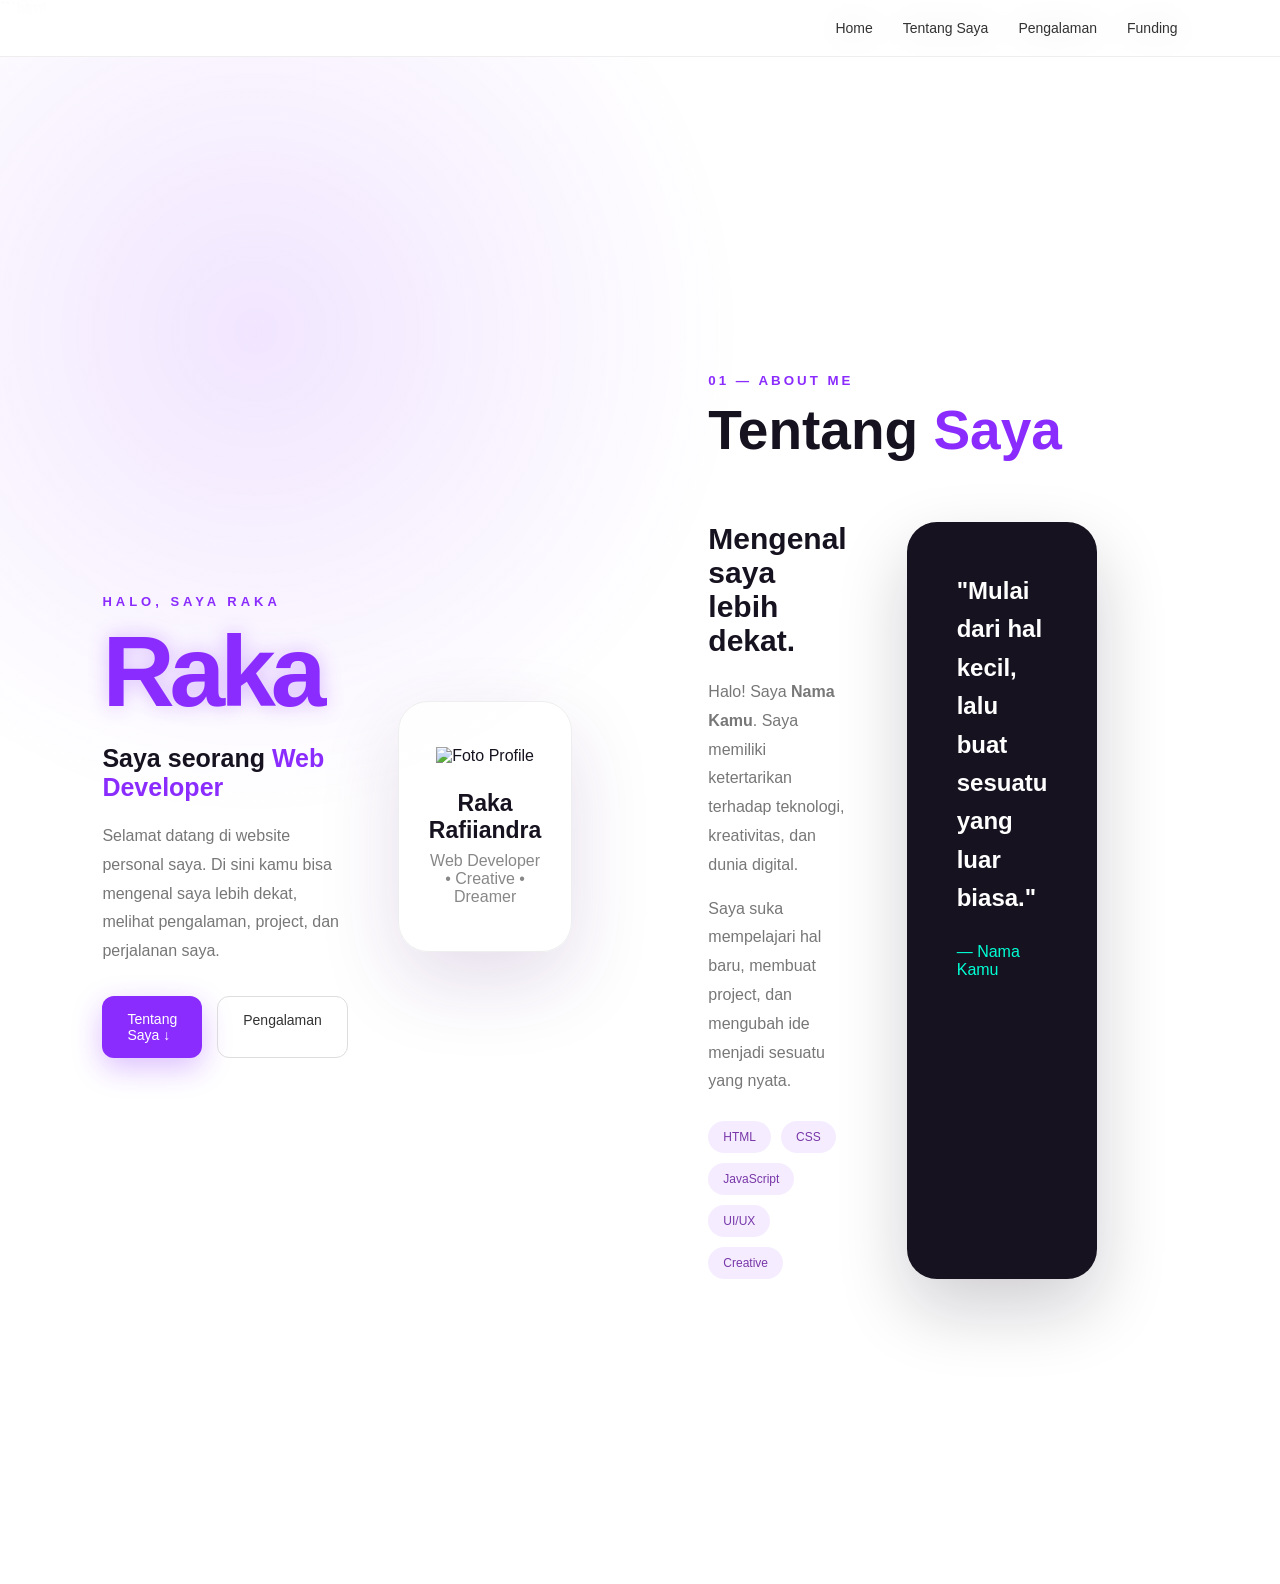
==== index.html @ d916c5e1 "Update index.html" ====
```html
<!DOCTYPE html>
<html lang="id">

<head>
    <meta charset="UTF-8">
    <meta name="viewport" content="width=device-width, initial-scale=1.0">

    <title>Portfolio Raka Rafiiandra</title>

   


<body>

    <!-- NAVBAR -->

    <nav>

        <div class="logo">
        
        </div>

        <div class="links">
            <a href="#home">Home</a>
            <a href="#about">Tentang Saya</a>
            <a href="#experience">Pengalaman</a>
            <a href="#funding">Funding</a>
        </div>

    </nav>


    <!-- HERO -->

    <section class="hero" id="home">

        <div class="hero-text">

            <p class="small">
                HALO, SAYA RAKA
            </p>

            <h1>
        
                <span>Raka</span>
            </h1>

            <h2>
                Saya seorang
                <span>Web Developer</span>
            </h2>

            <p class="description">
                Selamat datang di website personal saya.
                Di sini kamu bisa mengenal saya lebih dekat,
                melihat pengalaman, project, dan perjalanan saya.
            </p>

            <div class="buttons">

                <a href="#about" class="button primary">
                    Tentang Saya ↓
                </a>

                <a href="#experience" class="button secondary">
                    Pengalaman
                </a>

            </div>

        </div>


       <div class="profile">
    <div class="profile-photo">
        <img src="assets/foto.jpg" alt="Foto Profile">
    </div>

    <h3>Raka Rafiiandra</h3>

    <p>Web Developer • Creative • Dreamer</p>
</div>


    <!-- ABOUT -->

    <section id="about">

        <div class="section-title">

            <small>
                01 — ABOUT ME
            </small>

            <h2>
                Tentang
                <span>Saya</span>
            </h2>

        </div>


        <div class="about">

            <div class="about-text">

                <h3>
                    Mengenal saya lebih dekat.
                </h3>

                <p>
                    Halo! Saya <b>Nama Kamu</b>.
                    Saya memiliki ketertarikan terhadap
                    teknologi, kreativitas, dan dunia digital.
                </p>

                <p>
                    Saya suka mempelajari hal baru,
                    membuat project, dan mengubah ide
                    menjadi sesuatu yang nyata.
                </p>

                <div class="skills">

                    <span>HTML</span>
                    <span>CSS</span>
                    <span>JavaScript</span>
                    <span>UI/UX</span>
                    <span>Creative</span>

                </div>

            </div>


            <div class="quote">

                <p>
                    "Mulai dari hal kecil,
                    lalu buat sesuatu yang luar biasa."
                </p>

                <span>
                    — Nama Kamu
                </span>

            </div>

        </div>

    </section>


    <!-- EXPERIENCE -->

    <section id="experience">

        <div class="section-title">

            <small>
                02 — EXPERIENCE
            </small>

            <h2>
                Pengalaman
                <span>Saya</span>
            </h2>

        </div>


        <div class="experience">

            <div class="experience-card">

                <small>
                    2026 — SEKARANG
                </small>

                <h3>
                    Pengalaman Pertama
                </h3>

                <p>
                    Nama perusahaan atau organisasi.
                    Ceritakan posisi, tanggung jawab,
                    dan hal yang kamu pelajari.
                </p>

            </div>


            <div class="experience-card">

                <small>
                    2025 — 2026
                </small>

                <h3>
                    Pengalaman Kedua
                </h3>

                <p>
                    Tambahkan pengalaman lainnya
                    di bagian ini.
                </p>

            </div>


            <div class="experience-card">

                <small>
                    2024 — 2025
                </small>

                <h3>
                    Personal Project
                </h3>

                <p>
                    Ceritakan project pribadi
                    yang pernah kamu kerjakan.
                </p>

            </div>

        </div>

    </section>


    <!-- FUNDING -->

    <section id="funding">

        <div class="section-title">

            <small>
                03 — FUNDING
            </small>

            <h2>
                Funding &
                <span>Support</span>
            </h2>

        </div>


        <div class="funding">

            <div class="funding-card">

                <div class="icon">
                    ☕
                </div>

                <h3>
                    Support Me
                </h3>

                <p>
                    Dukung saya untuk terus membuat
                    project dan karya baru.
                </p>

                <a href="#">
                    Support →
                </a>

            </div>


            <div class="funding-card featured">

                <div class="icon">
                    ✦
                </div>

                <h3>
                    Project Funding
                </h3>

                <p>
                    Bantu saya mengembangkan
                    project digital berikutnya.
                </p>

                <a href="#">
                    Fund Project →
                </a>

            </div>


            <div class="funding-card">

                <div class="icon">
                    ♡
                </div>

                <h3>
                    Collaboration
                </h3>

                <p>
                    Ingin bekerja sama?
                    Mari buat sesuatu bersama.
                </p>

                <a href="#contact">
                    Let's Talk →
                </a>

            </div>

        </div>

    </section>


    <!-- CONTACT -->

    <section id="contact">

        <div class="contact">

            <div class="contact-box">

                <p>
                    LET'S CONNECT
                </p>

                <h2>
                    Mari membuat
                    <span>sesuatu.</span>
                </h2>

                <p>
                    Punya ide atau ingin berkolaborasi?
                    Hubungi saya melalui email.
                </p>

                <a
                    href="mailto:emailkamu@gmail.com"
                    class="button primary"
                >
                    Kirim Email →
                </a>

            </div>

        </div>

    </section>


    <!-- FOOTER -->

    <footer>

        <div>
        
        </div>

        <p>
            ©2026

    </footer>

</body>
</html>
```
```html
<!DOCTYPE html>
<html lang="id">

<head>
    <meta charset="UTF-8">
    <meta name="viewport" content="width=device-width, initial-scale=1.0">

    <title>Portfolio Raka Rafiiandra</title>

    <style>
        * {
            margin: 0;
            padding: 0;
            box-sizing: border-box;
        }

        html {
            scroll-behavior: smooth;
        }

        body {
            font-family: Arial, sans-serif;
            background: #ffffff;
            color: #17121f;
        }

        /* NAVBAR */

        nav {
            position: fixed;
            top: 0;
            left: 0;
            width: 100%;

            padding: 20px 8%;

            display: flex;
            justify-content: space-between;
            align-items: center;

            background: rgba(255, 255, 255, 0.8);
            backdrop-filter: blur(15px);

            border-bottom: 1px solid #eee;

            z-index: 100;
        }

        .logo {
            font-size: 22px;
            font-weight: bold;
        }

        .logo span {
            color: #8b2cff;
        }

        .links {
            display: flex;
            gap: 30px;
        }

        .links a {
            color: #333;
            text-decoration: none;
            font-size: 14px;
        }

        .links a:hover {
            color: #8b2cff;
        }

        /* HERO */

        .hero {
            min-height: 100vh;

            display: flex;
            align-items: center;
            justify-content: space-between;

            gap: 50px;

            padding: 130px 8% 80px;

            background:
                radial-gradient(
                    circle at 20% 20%,
                    rgba(139, 44, 255, 0.12),
                    transparent 30%
                ),
                white;
        }

        .hero-text {
            max-width: 650px;
        }

        .small {
            color: #8b2cff;
            font-size: 13px;
            letter-spacing: 4px;
            font-weight: bold;
        }

        h1 {
            margin-top: 15px;

            font-size: clamp(55px, 8vw, 100px);

            line-height: 0.95;

            letter-spacing: -5px;
        }

        h1 span {
            color: #8b2cff;

            text-shadow:
                0 0 20px rgba(139, 44, 255, 0.3);
        }

        .hero h2 {
            margin-top: 25px;

            font-size: 25px;
        }

        .hero h2 span {
            color: #8b2cff;
        }

        .description {
            margin-top: 20px;

            color: #777;

            line-height: 1.8;

            max-width: 550px;
        }

        .buttons {
            display: flex;

            gap: 15px;

            margin-top: 30px;
        }

        .button {
            padding: 15px 25px;

            border-radius: 12px;

            text-decoration: none;

            font-size: 14px;

            transition: 0.3s;
        }

        .primary {
            background: #8b2cff;
            color: white;

            box-shadow:
                0 10px 30px rgba(139, 44, 255, 0.3);
        }

        .primary:hover {
            transform: translateY(-5px);

            box-shadow:
                0 15px 40px rgba(139, 44, 255, 0.5);
        }

        .secondary {
            border: 1px solid #ddd;
            color: #333;
        }

        .secondary:hover {
            color: #8b2cff;
            border-color: #8b2cff;
        }

        /* PROFILE */

        .profile {
            width: 350px;

            padding: 45px 30px;

            text-align: center;

            border-radius: 30px;

            border: 1px solid #eee;

            background: rgba(255, 255, 255, 0.8);

            box-shadow:
                0 30px 80px rgba(80, 30, 120, 0.15);

            transition: 0.4s;
        }

        .profile:hover {
            transform: translateY(-10px);

            box-shadow:
                0 30px 80px rgba(139, 44, 255, 0.25);
        }

        .profile-circle {
            width: 150px;
            height: 150px;

            margin: auto;

            display: flex;
            align-items: center;
            justify-content: center;

            border-radius: 50%;

            background:
                linear-gradient(
                    135deg,
                    #7620ff,
                    #d64cff
                );

            color: white;

            font-size: 40px;

            font-weight: bold;

            box-shadow:
                0 0 50px rgba(139, 44, 255, 0.4);
        }

        .profile h3 {
            margin-top: 25px;

            font-size: 23px;
        }

        .profile p {
            margin-top: 8px;

            color: #888;
        }

        /* GENERAL SECTION */

        section {
            padding: 120px 8%;
        }

        .section-title {
            max-width: 1200px;
            margin: auto auto 60px;
        }

        .section-title small {
            color: #8b2cff;

            letter-spacing: 3px;

            font-weight: bold;
        }

        .section-title h2 {
            margin-top: 10px;

            font-size: 55px;
        }

        .section-title h2 span {
            color: #8b2cff;
        }

        /* ABOUT */

        .about {
            max-width: 1200px;

            margin: auto;

            display: grid;

            grid-template-columns: 1fr 1fr;

            gap: 60px;
        }

        .about-text h3 {
            font-size: 30px;

            margin-bottom: 20px;
        }

        .about-text p {
            color: #777;

            line-height: 1.8;

            margin-bottom: 15px;
        }

        .skills {
            display: flex;

            flex-wrap: wrap;

            gap: 10px;

            margin-top: 25px;
        }

        .skills span {
            padding: 9px 15px;

            border-radius: 30px;

            background: #f5edff;

            color: #7837a8;

            font-size: 12px;

            transition: 0.3s;
        }

        .skills span:hover {
            background: #8b2cff;

            color: white;

            transform: translateY(-4px);
        }

        .quote {
            padding: 50px;

            border-radius: 30px;

            background: #17121f;

            color: white;

            box-shadow:
                0 30px 70px rgba(20, 10, 30, 0.2);
        }

        .quote p {
            font-size: 24px;

            line-height: 1.6;

            font-weight: bold;
        }

        .quote span {
            display: block;

            margin-top: 25px;

            color: #00ffd5;
        }

        /* EXPERIENCE */

        .experience {
            max-width: 1000px;

            margin: auto;
        }

        .experience-card {
            padding: 30px;

            margin-bottom: 20px;

            border-radius: 20px;

            border: 1px solid #eee;

            background: white;

            transition: 0.3s;
        }

        .experience-card:hover {
            transform: translateX(10px);

            border-color: #b66cff;

            box-shadow:
                0 20px 50px rgba(139, 44, 255, 0.12);
        }

        .experience-card small {
            color: #8b2cff;

            font-weight: bold;
        }

        .experience-card h3 {
            margin-top: 10px;

            font-size: 23px;
        }

        .experience-card p {
            margin-top: 12px;

            color: #777;

            line-height: 1.7;
        }

        /* FUNDING */

        .funding {
            max-width: 1200px;

            margin: auto;

            display: grid;

            grid-template-columns: repeat(3, 1fr);

            gap: 20px;
        }

        .funding-card {
            padding: 35px;

            min-height: 280px;

            border-radius: 25px;

            border: 1px solid #eee;

            transition: 0.4s;
        }

        .funding-card:hover {
            transform: translateY(-10px);

            border-color: #b66cff;

            box-shadow:
                0 25px 60px rgba(139, 44, 255, 0.15);
        }

        .funding-card.featured {
            background: #17121f;

            color: white;
        }

        .funding-card .icon {
            font-size: 30px;

            color: #8b2cff;
        }

        .funding-card h3 {
            margin-top: 35px;
        }

        .funding-card p {
            margin-top: 15px;

            color: #777;

            line-height: 1.7;

            font-size: 13px;
        }

        .featured p {
            color: #aaa;
        }

        .funding-card a {
            display: inline-block;

            margin-top: 30px;

            color: #8b2cff;

            text-decoration: none;

            font-weight: bold;

            font-size: 13px;
        }

        /* CONTACT */

        .contact {
            max-width: 1200px;

            margin: auto;
        }

        .contact-box {
            padding: 90px 30px;

            text-align: center;

            border-radius: 35px;

            background: #17121f;

            color: white;
        }

        .contact-box h2 {
            margin: 20px 0;

            font-size: clamp(40px, 6vw, 70px);
        }

        .contact-box h2 span {
            color: #a94cff;
        }

        .contact-box p {
            color: #aaa;

            max-width: 500px;

            margin: auto;

            line-height: 1.7;
        }

        .contact-box .button {
            display: inline-block;

            margin-top: 30px;
        }

        /* FOOTER */

        footer {
            padding: 30px 8%;

            border-top: 1px solid #eee;

            display: flex;

            justify-content: space-between;
        }

        footer span {
            color: #8b2cff;
        }

        /* MOBILE */

        @media (max-width: 800px) {

            .links {
                display: none;
            }

            .hero {
                flex-direction: column;

                text-align: center;
            }

            .description {
                margin-left: auto;
                margin-right: auto;
            }

            .buttons {
                justify-content: center;
            }

            .profile {
                width: 100%;

                max-width: 350px;
            }

            .about {
                grid-template-columns: 1fr;
            }

            .funding {
                grid-template-columns: 1fr;
            }

            .section-title h2 {
                font-size: 42px;
            }

            footer {
                flex-direction: column;

                text-align: center;

                gap: 15px;
            }
        }
    </style>
</head>


<body>

    <!-- NAVBAR -->

    <nav>

        <div class="logo">
        
        </div>

        <div class="links">
            <a href="#home">Home</a>
            <a href="#about">Tentang Saya</a>
            <a href="#experience">Pengalaman</a>
            <a href="#funding">Funding</a>
        </div>

    </nav>


    <!-- HERO -->

    <section class="hero" id="home">

        <div class="hero-text">

            <p class="small">
                HALO, SAYA RAKA
            </p>

            <h1>
        
                <span>Raka</span>
            </h1>

            <h2>
                Saya seorang
                <span>Web Developer</span>
            </h2>

            <p class="description">
                Selamat datang di website personal saya.
                Di sini kamu bisa mengenal saya lebih dekat,
                melihat pengalaman, project, dan perjalanan saya.
            </p>

            <div class="buttons">

                <a href="#about" class="button primary">
                    Tentang Saya ↓
                </a>

                <a href="#experience" class="button secondary">
                    Pengalaman
                </a>

            </div>

        </div>


       <div class="profile">
    <div class="profile-photo">
        <img src="assets/foto.jpg" alt="Foto Profile">
    </div>

    <h3>Raka Rafiiandra</h3>

    <p>Web Developer • Creative • Dreamer</p>
</div>

    <!-- ABOUT -->

    <section id="about">

        <div class="section-title">

            <small>
                01 — ABOUT ME
            </small>

            <h2>
                Tentang
                <span>Saya</span>
            </h2>

        </div>


        <div class="about">

            <div class="about-text">

                <h3>
                    Mengenal saya lebih dekat.
                </h3>

                <p>
                    Halo! Saya <b>Nama Kamu</b>.
                    Saya memiliki ketertarikan terhadap
                    teknologi, kreativitas, dan dunia digital.
                </p>

                <p>
                    Saya suka mempelajari hal baru,
                    membuat project, dan mengubah ide
                    menjadi sesuatu yang nyata.
                </p>

                <div class="skills">

                    <span>HTML</span>
                    <span>CSS</span>
                    <span>JavaScript</span>
                    <span>UI/UX</span>
                    <span>Creative</span>

                </div>

            </div>


            <div class="quote">

                <p>
                    "Mulai dari hal kecil,
                    lalu buat sesuatu yang luar biasa."
                </p>

                <span>
                    — Nama Kamu
                </span>

            </div>

        </div>

    </section>


    <!-- EXPERIENCE -->

    <section id="experience">

        <div class="section-title">

            <small>
                02 — EXPERIENCE
            </small>

            <h2>
                Pengalaman
                <span>Saya</span>
            </h2>

        </div>


        <div class="experience">

            <div class="experience-card">

                <small>
                    2026 — SEKARANG
                </small>

                <h3>
                    Pengalaman Pertama
                </h3>

                <p>
                    Nama perusahaan atau organisasi.
                    Ceritakan posisi, tanggung jawab,
                    dan hal yang kamu pelajari.
                </p>

            </div>


            <div class="experience-card">

                <small>
                    2025 — 2026
                </small>

                <h3>
                    Pengalaman Kedua
                </h3>

                <p>
                    Tambahkan pengalaman lainnya
                    di bagian ini.
                </p>

            </div>


            <div class="experience-card">

                <small>
                    2024 — 2025
                </small>

                <h3>
                    Personal Project
                </h3>

                <p>
                    Ceritakan project pribadi
                    yang pernah kamu kerjakan.
                </p>

            </div>

        </div>

    </section>


    <!-- FUNDING -->

    <section id="funding">

        <div class="section-title">

            <small>
                03 — FUNDING
            </small>

            <h2>
                Funding &
                <span>Support</span>
            </h2>

        </div>


        <div class="funding">

            <div class="funding-card">

                <div class="icon">
                    ☕
                </div>

                <h3>
                    Support Me
                </h3>

                <p>
                    Dukung saya untuk terus membuat
                    project dan karya baru.
                </p>

                <a href="#">
                    Support →
                </a>

            </div>


            <div class="funding-card featured">

                <div class="icon">
                    ✦
                </div>

                <h3>
                    Project Funding
                </h3>

                <p>
                    Bantu saya mengembangkan
                    project digital berikutnya.
                </p>

                <a href="#">
                    Fund Project →
                </a>

            </div>


            <div class="funding-card">

                <div class="icon">
                    ♡
                </div>

                <h3>
                    Collaboration
                </h3>

                <p>
                    Ingin bekerja sama?
                    Mari buat sesuatu bersama.
                </p>

                <a href="#contact">
                    Let's Talk →
                </a>

            </div>

        </div>

    </section>


    <!-- CONTACT -->

    <section id="contact">

        <div class="contact">

            <div class="contact-box">

                <p>
                    LET'S CONNECT
                </p>

                <h2>
                    Mari membuat
                    <span>sesuatu.</span>
                </h2>

                <p>
                    Punya ide atau ingin berkolaborasi?
                    Hubungi saya melalui email.
                </p>

                <a
                    href="mailto:emailkamu@gmail.com"
                    class="button primary"
                >
                    Kirim Email →
                </a>

            </div>

        </div>

    </section>


    <!-- FOOTER -->

    <footer>

        <div>
        
        </div>

        <p>
            ©2026

    </footer>

</body>
</html>
```
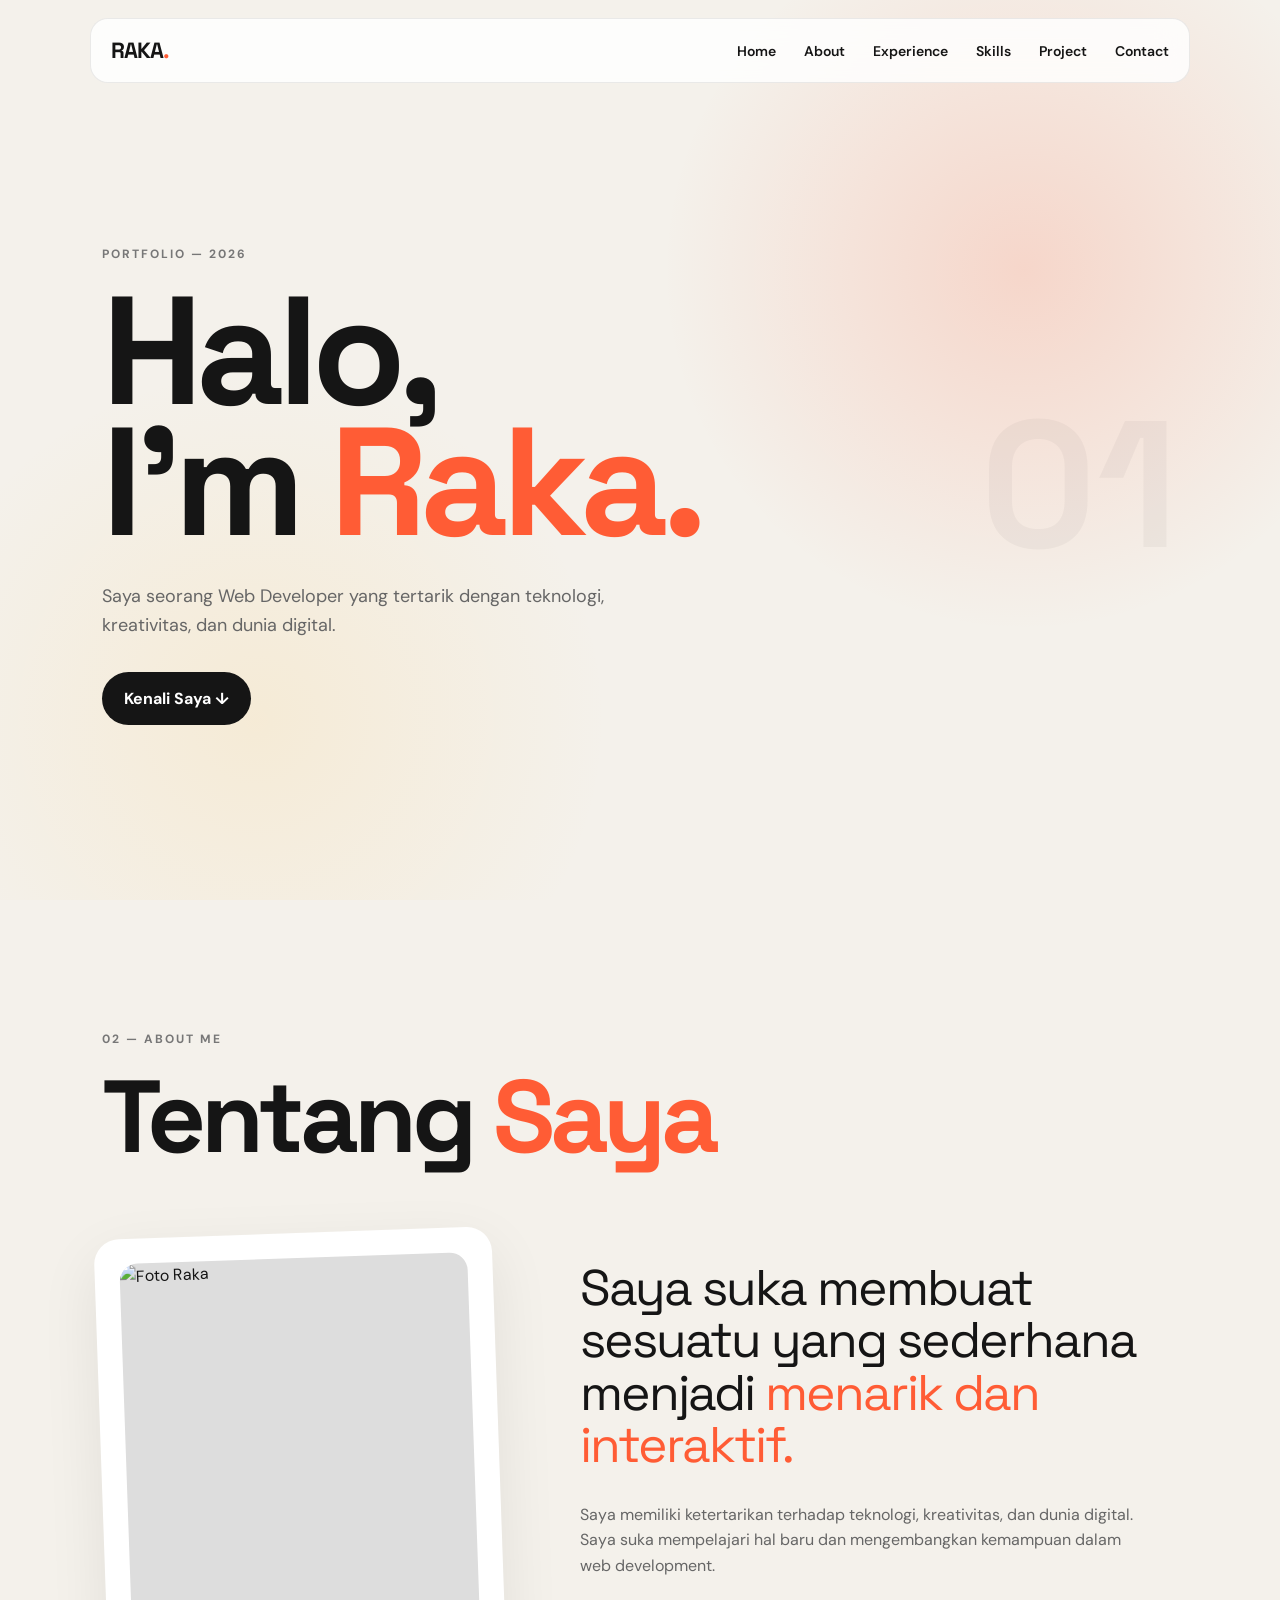
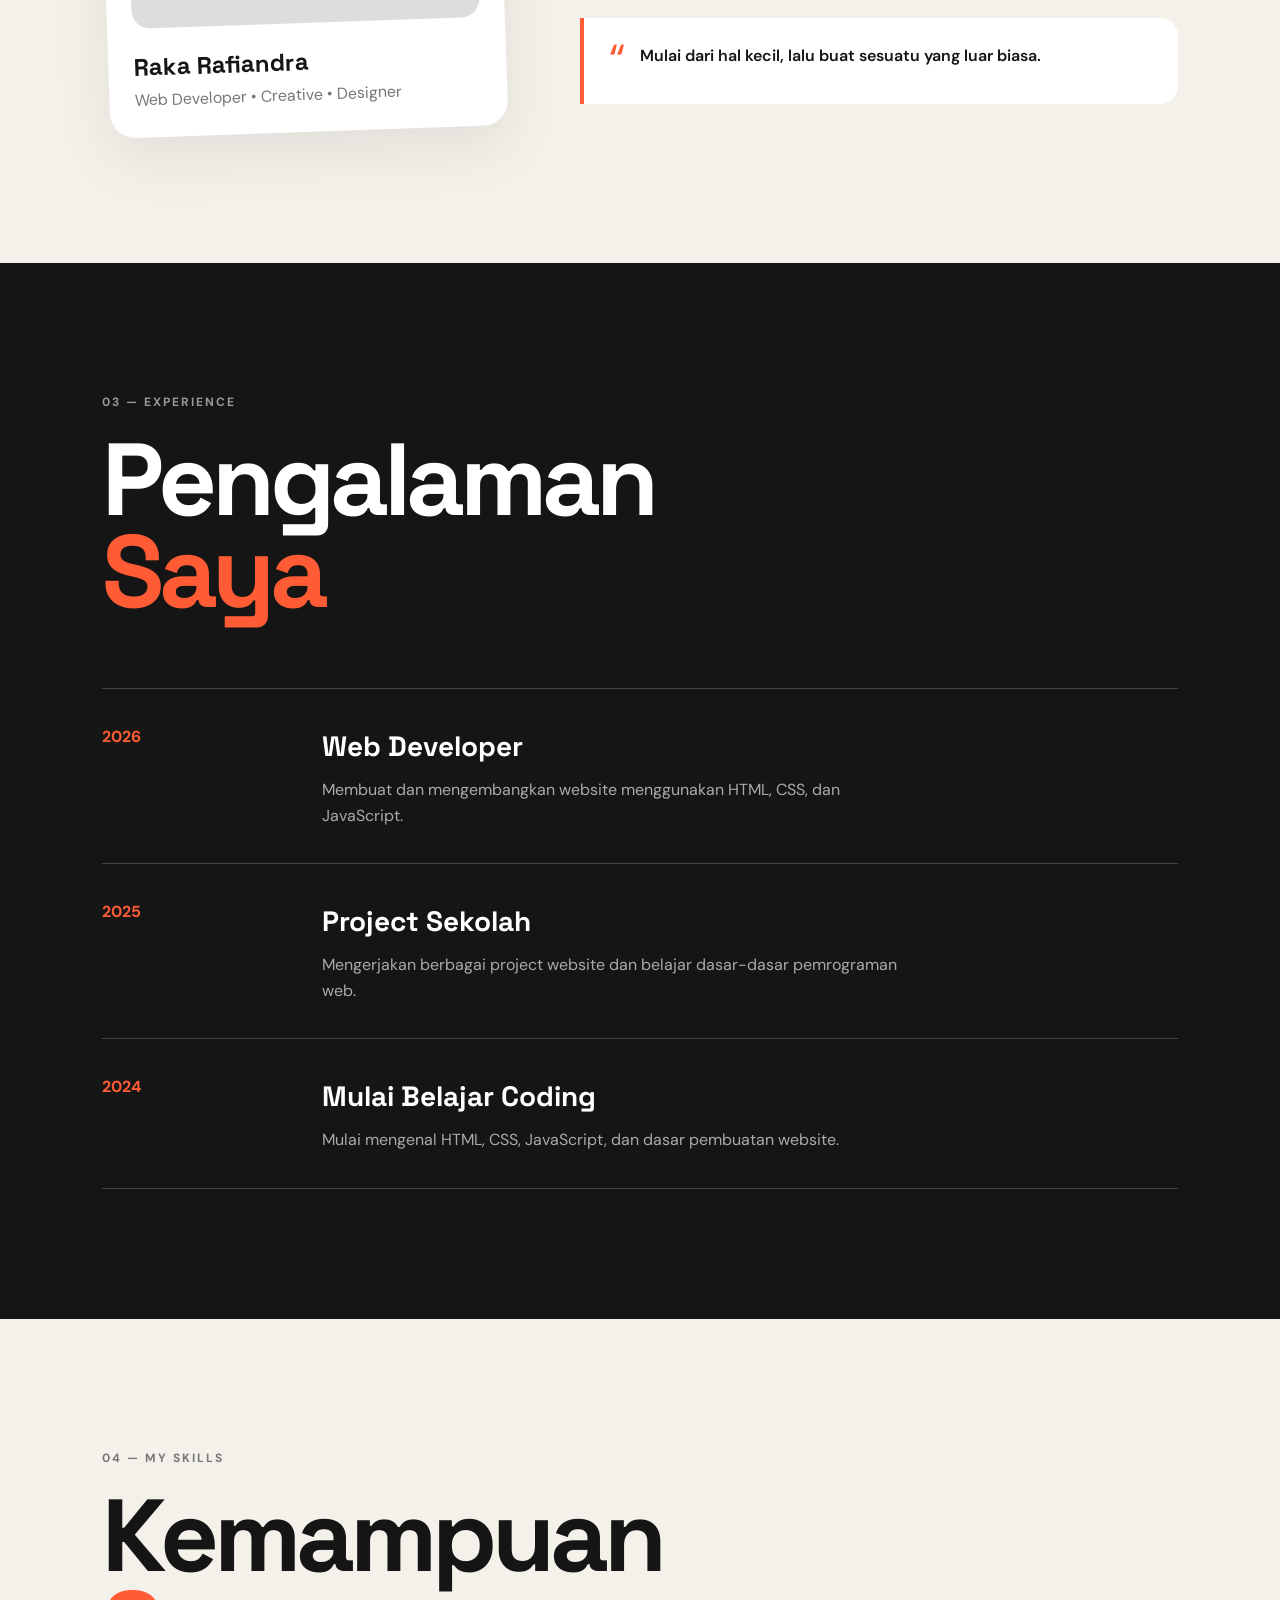
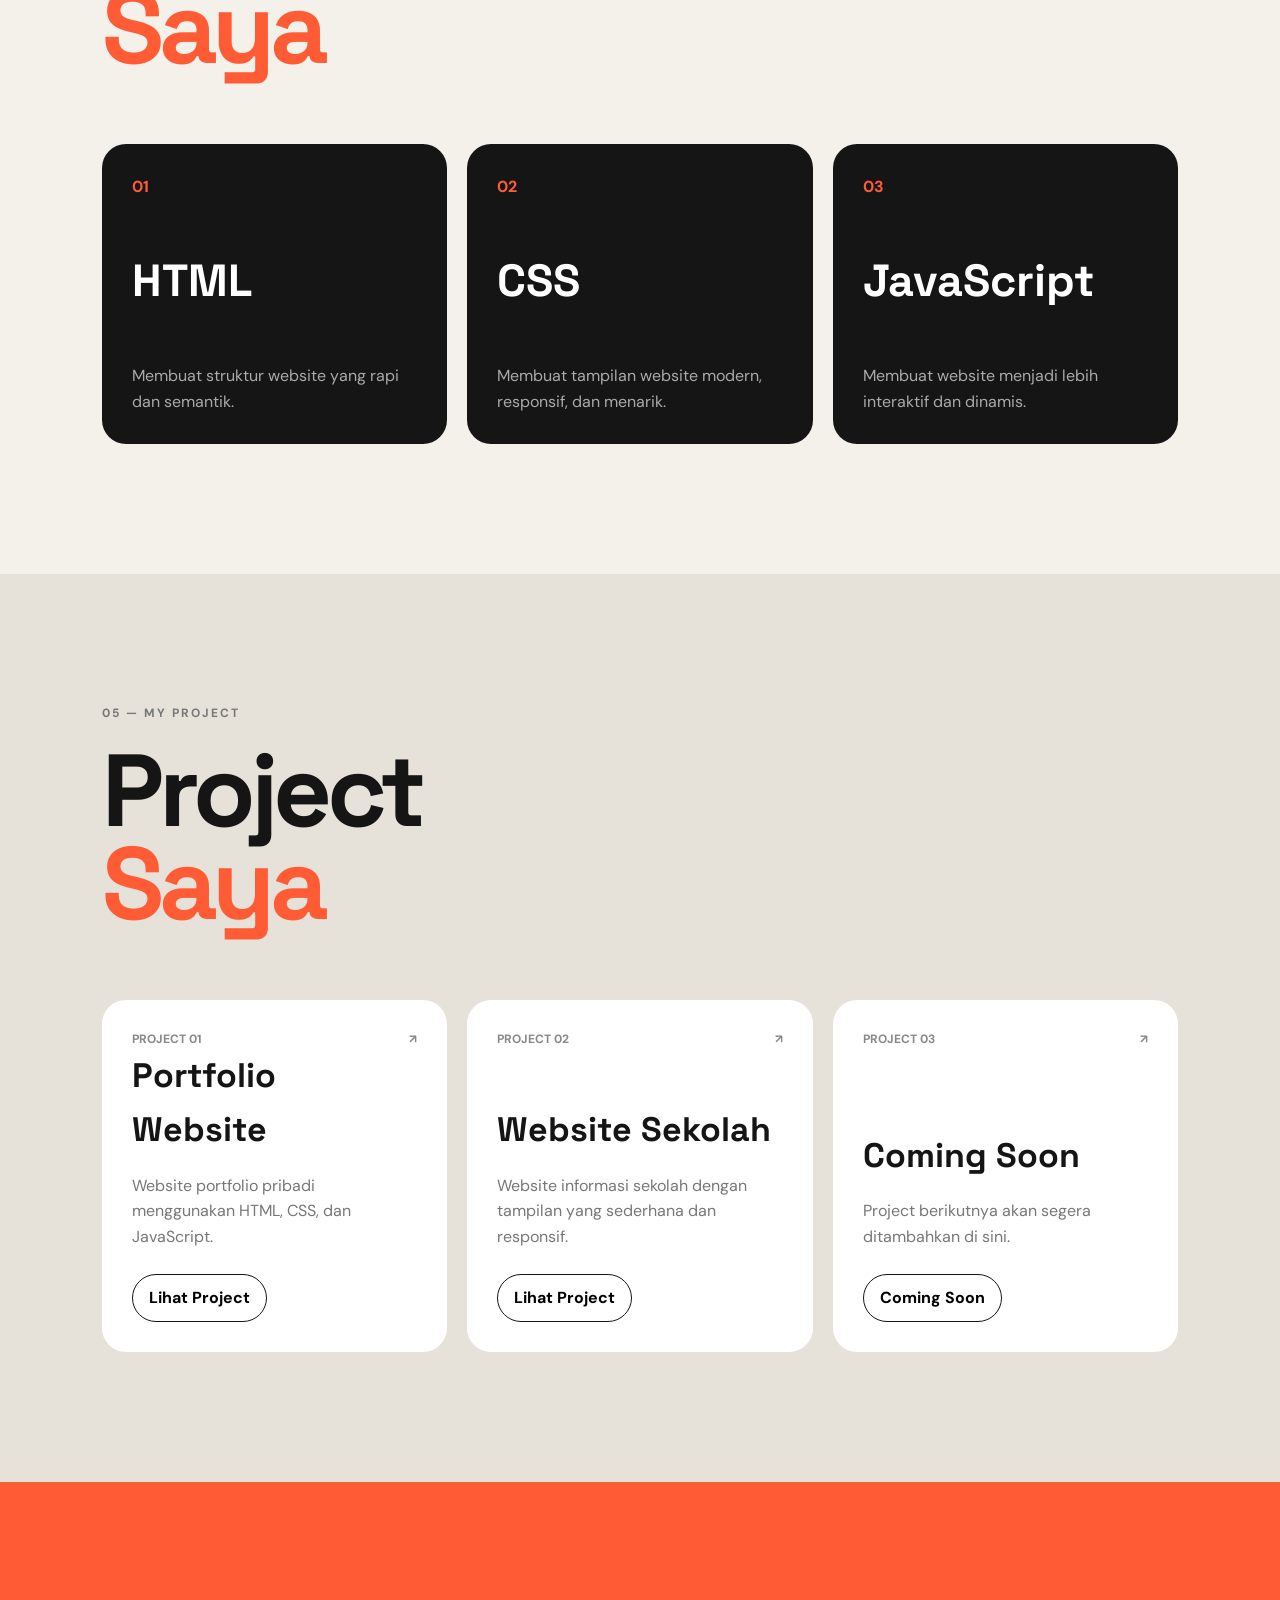
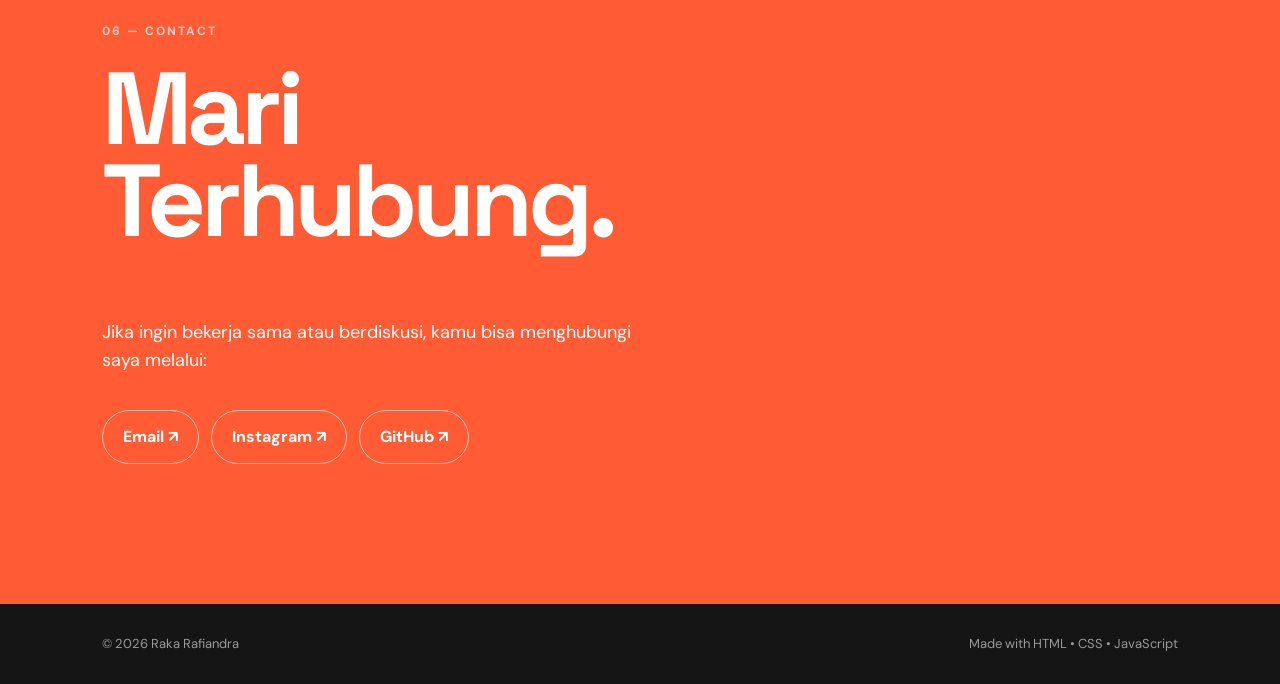
==== commit 47f548c5: "Add files via upload" ====
--- a/index.html
+++ b/index.html
@@ -1,1356 +1,210 @@
-```html
 <!DOCTYPE html>
 <html lang="id">
-
 <head>
-    <meta charset="UTF-8">
-    <meta name="viewport" content="width=device-width, initial-scale=1.0">
-
-    <title>Portfolio Raka Rafiiandra</title>
-
-   
-
+  <meta charset="UTF-8">
+  <meta name="viewport" content="width=device-width, initial-scale=1.0">
+  <title>Portfolio Raka</title>
+  <link rel="stylesheet" href="style.css">
+</head>
 
 <body>
 
-    <!-- NAVBAR -->
-
-    <nav>
-
-        <div class="logo">
-        
-        </div>
-
-        <div class="links">
-            <a href="#home">Home</a>
-            <a href="#about">Tentang Saya</a>
-            <a href="#experience">Pengalaman</a>
-            <a href="#funding">Funding</a>
-        </div>
-
-    </nav>
-
-
-    <!-- HERO -->
-
-    <section class="hero" id="home">
-
-        <div class="hero-text">
-
-            <p class="small">
-                HALO, SAYA RAKA
+  <nav class="navbar">
+    <div class="logo">RAKA<span>.</span></div>
+
+    <button class="menu-btn" id="menuBtn">☰</button>
+
+    <ul class="nav-menu" id="navMenu">
+      <li><a href="#home">Home</a></li>
+      <li><a href="#about">About</a></li>
+      <li><a href="#experience">Experience</a></li>
+      <li><a href="#skills">Skills</a></li>
+      <li><a href="#project">Project</a></li>
+      <li><a href="#contact">Contact</a></li>
+    </ul>
+  </nav>
+
+  <main>
+
+    <section id="home" class="hero">
+      <div class="hero-content">
+        <p class="eyebrow">PORTFOLIO — 2026</p>
+        <h1>Halo,<br>I'm <span>Raka.</span></h1>
+        <p class="hero-text">
+          Saya seorang Web Developer yang tertarik dengan teknologi,
+          kreativitas, dan dunia digital.
+        </p>
+        <a href="#about" class="button">Kenali Saya ↓</a>
+      </div>
+
+      <div class="hero-number">01</div>
+    </section>
+
+    <section id="about" class="section">
+      <div class="section-label">02 — ABOUT ME</div>
+
+      <div class="section-title">
+        <h2>Tentang <span>Saya</span></h2>
+      </div>
+
+      <div class="about-grid">
+        <div class="profile-card">
+          <div class="profile-image">
+            <img src="assets/foto.jpg" alt="Foto Raka">
+          </div>
+          <h3>Raka Rafiandra</h3>
+          <p>Web Developer • Creative • Designer</p>
+        </div>
+
+        <div class="about-content">
+          <p class="big-text">
+            Saya suka membuat sesuatu yang sederhana menjadi
+            <span>menarik dan interaktif.</span>
+          </p>
+
+          <p>
+            Saya memiliki ketertarikan terhadap teknologi, kreativitas,
+            dan dunia digital. Saya suka mempelajari hal baru dan
+            mengembangkan kemampuan dalam web development.
+          </p>
+
+          <div class="quote">
+            <span>“</span>
+            <p>Mulai dari hal kecil, lalu buat sesuatu yang luar biasa.</p>
+          </div>
+        </div>
+      </div>
+    </section>
+
+    <section id="experience" class="section dark-section">
+      <div class="section-label">03 — EXPERIENCE</div>
+      <h2>Pengalaman<br><span>Saya</span></h2>
+
+      <div class="timeline">
+
+        <div class="timeline-item">
+          <div class="timeline-year">2026</div>
+          <div class="timeline-content">
+            <h3>Web Developer</h3>
+            <p>
+              Membuat dan mengembangkan website menggunakan HTML,
+              CSS, dan JavaScript.
             </p>
-
-            <h1>
-        
-                <span>Raka</span>
-            </h1>
-
-            <h2>
-                Saya seorang
-                <span>Web Developer</span>
-            </h2>
-
-            <p class="description">
-                Selamat datang di website personal saya.
-                Di sini kamu bisa mengenal saya lebih dekat,
-                melihat pengalaman, project, dan perjalanan saya.
+          </div>
+        </div>
+
+        <div class="timeline-item">
+          <div class="timeline-year">2025</div>
+          <div class="timeline-content">
+            <h3>Project Sekolah</h3>
+            <p>
+              Mengerjakan berbagai project website dan belajar
+              dasar-dasar pemrograman web.
             </p>
-
-            <div class="buttons">
-
-                <a href="#about" class="button primary">
-                    Tentang Saya ↓
-                </a>
-
-                <a href="#experience" class="button secondary">
-                    Pengalaman
-                </a>
-
-            </div>
-
-        </div>
-
-
-       <div class="profile">
-    <div class="profile-photo">
-        <img src="assets/foto.jpg" alt="Foto Profile">
-    </div>
-
-    <h3>Raka Rafiiandra</h3>
-
-    <p>Web Developer • Creative • Dreamer</p>
-</div>
-
-
-    <!-- ABOUT -->
-
-    <section id="about">
-
-        <div class="section-title">
-
-            <small>
-                01 — ABOUT ME
-            </small>
-
-            <h2>
-                Tentang
-                <span>Saya</span>
-            </h2>
-
-        </div>
-
-
-        <div class="about">
-
-            <div class="about-text">
-
-                <h3>
-                    Mengenal saya lebih dekat.
-                </h3>
-
-                <p>
-                    Halo! Saya <b>Nama Kamu</b>.
-                    Saya memiliki ketertarikan terhadap
-                    teknologi, kreativitas, dan dunia digital.
-                </p>
-
-                <p>
-                    Saya suka mempelajari hal baru,
-                    membuat project, dan mengubah ide
-                    menjadi sesuatu yang nyata.
-                </p>
-
-                <div class="skills">
-
-                    <span>HTML</span>
-                    <span>CSS</span>
-                    <span>JavaScript</span>
-                    <span>UI/UX</span>
-                    <span>Creative</span>
-
-                </div>
-
-            </div>
-
-
-            <div class="quote">
-
-                <p>
-                    "Mulai dari hal kecil,
-                    lalu buat sesuatu yang luar biasa."
-                </p>
-
-                <span>
-                    — Nama Kamu
-                </span>
-
-            </div>
-
-        </div>
-
-    </section>
-
-
-    <!-- EXPERIENCE -->
-
-    <section id="experience">
-
-        <div class="section-title">
-
-            <small>
-                02 — EXPERIENCE
-            </small>
-
-            <h2>
-                Pengalaman
-                <span>Saya</span>
-            </h2>
-
-        </div>
-
-
-        <div class="experience">
-
-            <div class="experience-card">
-
-                <small>
-                    2026 — SEKARANG
-                </small>
-
-                <h3>
-                    Pengalaman Pertama
-                </h3>
-
-                <p>
-                    Nama perusahaan atau organisasi.
-                    Ceritakan posisi, tanggung jawab,
-                    dan hal yang kamu pelajari.
-                </p>
-
-            </div>
-
-
-            <div class="experience-card">
-
-                <small>
-                    2025 — 2026
-                </small>
-
-                <h3>
-                    Pengalaman Kedua
-                </h3>
-
-                <p>
-                    Tambahkan pengalaman lainnya
-                    di bagian ini.
-                </p>
-
-            </div>
-
-
-            <div class="experience-card">
-
-                <small>
-                    2024 — 2025
-                </small>
-
-                <h3>
-                    Personal Project
-                </h3>
-
-                <p>
-                    Ceritakan project pribadi
-                    yang pernah kamu kerjakan.
-                </p>
-
-            </div>
-
-        </div>
-
-    </section>
-
-
-    <!-- FUNDING -->
-
-    <section id="funding">
-
-        <div class="section-title">
-
-            <small>
-                03 — FUNDING
-            </small>
-
-            <h2>
-                Funding &
-                <span>Support</span>
-            </h2>
-
-        </div>
-
-
-        <div class="funding">
-
-            <div class="funding-card">
-
-                <div class="icon">
-                    ☕
-                </div>
-
-                <h3>
-                    Support Me
-                </h3>
-
-                <p>
-                    Dukung saya untuk terus membuat
-                    project dan karya baru.
-                </p>
-
-                <a href="#">
-                    Support →
-                </a>
-
-            </div>
-
-
-            <div class="funding-card featured">
-
-                <div class="icon">
-                    ✦
-                </div>
-
-                <h3>
-                    Project Funding
-                </h3>
-
-                <p>
-                    Bantu saya mengembangkan
-                    project digital berikutnya.
-                </p>
-
-                <a href="#">
-                    Fund Project →
-                </a>
-
-            </div>
-
-
-            <div class="funding-card">
-
-                <div class="icon">
-                    ♡
-                </div>
-
-                <h3>
-                    Collaboration
-                </h3>
-
-                <p>
-                    Ingin bekerja sama?
-                    Mari buat sesuatu bersama.
-                </p>
-
-                <a href="#contact">
-                    Let's Talk →
-                </a>
-
-            </div>
-
-        </div>
-
-    </section>
-
-
-    <!-- CONTACT -->
-
-    <section id="contact">
-
-        <div class="contact">
-
-            <div class="contact-box">
-
-                <p>
-                    LET'S CONNECT
-                </p>
-
-                <h2>
-                    Mari membuat
-                    <span>sesuatu.</span>
-                </h2>
-
-                <p>
-                    Punya ide atau ingin berkolaborasi?
-                    Hubungi saya melalui email.
-                </p>
-
-                <a
-                    href="mailto:emailkamu@gmail.com"
-                    class="button primary"
-                >
-                    Kirim Email →
-                </a>
-
-            </div>
-
-        </div>
-
-    </section>
-
-
-    <!-- FOOTER -->
-
-    <footer>
-
-        <div>
-        
-        </div>
-
-        <p>
-            ©2026
-
-    </footer>
-
+          </div>
+        </div>
+
+        <div class="timeline-item">
+          <div class="timeline-year">2024</div>
+          <div class="timeline-content">
+            <h3>Mulai Belajar Coding</h3>
+            <p>
+              Mulai mengenal HTML, CSS, JavaScript, dan dasar
+              pembuatan website.
+            </p>
+          </div>
+        </div>
+
+      </div>
+    </section>
+
+    <section id="skills" class="section">
+      <div class="section-label">04 — MY SKILLS</div>
+      <h2>Kemampuan<br><span>Saya</span></h2>
+
+      <div class="skills-grid">
+        <div class="skill-card">
+          <span class="skill-number">01</span>
+          <h3>HTML</h3>
+          <p>Membuat struktur website yang rapi dan semantik.</p>
+        </div>
+
+        <div class="skill-card">
+          <span class="skill-number">02</span>
+          <h3>CSS</h3>
+          <p>Membuat tampilan website modern, responsif, dan menarik.</p>
+        </div>
+
+        <div class="skill-card">
+          <span class="skill-number">03</span>
+          <h3>JavaScript</h3>
+          <p>Membuat website menjadi lebih interaktif dan dinamis.</p>
+        </div>
+      </div>
+    </section>
+
+    <section id="project" class="section projects-section">
+      <div class="section-label">05 — MY PROJECT</div>
+      <h2>Project<br><span>Saya</span></h2>
+
+      <div class="projects-grid">
+
+        <article class="project-card">
+          <div class="project-top">
+            <span>PROJECT 01</span>
+            <span>↗</span>
+          </div>
+          <h3>Portfolio Website</h3>
+          <p>Website portfolio pribadi menggunakan HTML, CSS, dan JavaScript.</p>
+          <button class="project-btn">Lihat Project</button>
+        </article>
+
+        <article class="project-card">
+          <div class="project-top">
+            <span>PROJECT 02</span>
+            <span>↗</span>
+          </div>
+          <h3>Website Sekolah</h3>
+          <p>Website informasi sekolah dengan tampilan yang sederhana dan responsif.</p>
+          <button class="project-btn">Lihat Project</button>
+        </article>
+
+        <article class="project-card">
+          <div class="project-top">
+            <span>PROJECT 03</span>
+            <span>↗</span>
+          </div>
+          <h3>Coming Soon</h3>
+          <p>Project berikutnya akan segera ditambahkan di sini.</p>
+          <button class="project-btn">Coming Soon</button>
+        </article>
+
+      </div>
+    </section>
+
+    <section id="contact" class="contact-section">
+      <div class="section-label">06 — CONTACT</div>
+      <h2>Mari<br><span>Terhubung.</span></h2>
+
+      <p>
+        Jika ingin bekerja sama atau berdiskusi,
+        kamu bisa menghubungi saya melalui:
+      </p>
+
+      <div class="contact-links">
+        <a href="mailto:emailkamu@gmail.com">Email ↗</a>
+        <a href="#">Instagram ↗</a>
+        <a href="#">GitHub ↗</a>
+      </div>
+    </section>
+
+  </main>
+
+  <footer>
+    <p>© 2026 Raka Rafiandra</p>
+    <p>Made with HTML • CSS • JavaScript</p>
+  </footer>
+
+  <script src="script.js"></script>
 </body>
 </html>
-```
-```html
-<!DOCTYPE html>
-<html lang="id">
-
-<head>
-    <meta charset="UTF-8">
-    <meta name="viewport" content="width=device-width, initial-scale=1.0">
-
-    <title>Portfolio Raka Rafiiandra</title>
-
-    <style>
-        * {
-            margin: 0;
-            padding: 0;
-            box-sizing: border-box;
-        }
-
-        html {
-            scroll-behavior: smooth;
-        }
-
-        body {
-            font-family: Arial, sans-serif;
-            background: #ffffff;
-            color: #17121f;
-        }
-
-        /* NAVBAR */
-
-        nav {
-            position: fixed;
-            top: 0;
-            left: 0;
-            width: 100%;
-
-            padding: 20px 8%;
-
-            display: flex;
-            justify-content: space-between;
-            align-items: center;
-
-            background: rgba(255, 255, 255, 0.8);
-            backdrop-filter: blur(15px);
-
-            border-bottom: 1px solid #eee;
-
-            z-index: 100;
-        }
-
-        .logo {
-            font-size: 22px;
-            font-weight: bold;
-        }
-
-        .logo span {
-            color: #8b2cff;
-        }
-
-        .links {
-            display: flex;
-            gap: 30px;
-        }
-
-        .links a {
-            color: #333;
-            text-decoration: none;
-            font-size: 14px;
-        }
-
-        .links a:hover {
-            color: #8b2cff;
-        }
-
-        /* HERO */
-
-        .hero {
-            min-height: 100vh;
-
-            display: flex;
-            align-items: center;
-            justify-content: space-between;
-
-            gap: 50px;
-
-            padding: 130px 8% 80px;
-
-            background:
-                radial-gradient(
-                    circle at 20% 20%,
-                    rgba(139, 44, 255, 0.12),
-                    transparent 30%
-                ),
-                white;
-        }
-
-        .hero-text {
-            max-width: 650px;
-        }
-
-        .small {
-            color: #8b2cff;
-            font-size: 13px;
-            letter-spacing: 4px;
-            font-weight: bold;
-        }
-
-        h1 {
-            margin-top: 15px;
-
-            font-size: clamp(55px, 8vw, 100px);
-
-            line-height: 0.95;
-
-            letter-spacing: -5px;
-        }
-
-        h1 span {
-            color: #8b2cff;
-
-            text-shadow:
-                0 0 20px rgba(139, 44, 255, 0.3);
-        }
-
-        .hero h2 {
-            margin-top: 25px;
-
-            font-size: 25px;
-        }
-
-        .hero h2 span {
-            color: #8b2cff;
-        }
-
-        .description {
-            margin-top: 20px;
-
-            color: #777;
-
-            line-height: 1.8;
-
-            max-width: 550px;
-        }
-
-        .buttons {
-            display: flex;
-
-            gap: 15px;
-
-            margin-top: 30px;
-        }
-
-        .button {
-            padding: 15px 25px;
-
-            border-radius: 12px;
-
-            text-decoration: none;
-
-            font-size: 14px;
-
-            transition: 0.3s;
-        }
-
-        .primary {
-            background: #8b2cff;
-            color: white;
-
-            box-shadow:
-                0 10px 30px rgba(139, 44, 255, 0.3);
-        }
-
-        .primary:hover {
-            transform: translateY(-5px);
-
-            box-shadow:
-                0 15px 40px rgba(139, 44, 255, 0.5);
-        }
-
-        .secondary {
-            border: 1px solid #ddd;
-            color: #333;
-        }
-
-        .secondary:hover {
-            color: #8b2cff;
-            border-color: #8b2cff;
-        }
-
-        /* PROFILE */
-
-        .profile {
-            width: 350px;
-
-            padding: 45px 30px;
-
-            text-align: center;
-
-            border-radius: 30px;
-
-            border: 1px solid #eee;
-
-            background: rgba(255, 255, 255, 0.8);
-
-            box-shadow:
-                0 30px 80px rgba(80, 30, 120, 0.15);
-
-            transition: 0.4s;
-        }
-
-        .profile:hover {
-            transform: translateY(-10px);
-
-            box-shadow:
-                0 30px 80px rgba(139, 44, 255, 0.25);
-        }
-
-        .profile-circle {
-            width: 150px;
-            height: 150px;
-
-            margin: auto;
-
-            display: flex;
-            align-items: center;
-            justify-content: center;
-
-            border-radius: 50%;
-
-            background:
-                linear-gradient(
-                    135deg,
-                    #7620ff,
-                    #d64cff
-                );
-
-            color: white;
-
-            font-size: 40px;
-
-            font-weight: bold;
-
-            box-shadow:
-                0 0 50px rgba(139, 44, 255, 0.4);
-        }
-
-        .profile h3 {
-            margin-top: 25px;
-
-            font-size: 23px;
-        }
-
-        .profile p {
-            margin-top: 8px;
-
-            color: #888;
-        }
-
-        /* GENERAL SECTION */
-
-        section {
-            padding: 120px 8%;
-        }
-
-        .section-title {
-            max-width: 1200px;
-            margin: auto auto 60px;
-        }
-
-        .section-title small {
-            color: #8b2cff;
-
-            letter-spacing: 3px;
-
-            font-weight: bold;
-        }
-
-        .section-title h2 {
-            margin-top: 10px;
-
-            font-size: 55px;
-        }
-
-        .section-title h2 span {
-            color: #8b2cff;
-        }
-
-        /* ABOUT */
-
-        .about {
-            max-width: 1200px;
-
-            margin: auto;
-
-            display: grid;
-
-            grid-template-columns: 1fr 1fr;
-
-            gap: 60px;
-        }
-
-        .about-text h3 {
-            font-size: 30px;
-
-            margin-bottom: 20px;
-        }
-
-        .about-text p {
-            color: #777;
-
-            line-height: 1.8;
-
-            margin-bottom: 15px;
-        }
-
-        .skills {
-            display: flex;
-
-            flex-wrap: wrap;
-
-            gap: 10px;
-
-            margin-top: 25px;
-        }
-
-        .skills span {
-            padding: 9px 15px;
-
-            border-radius: 30px;
-
-            background: #f5edff;
-
-            color: #7837a8;
-
-            font-size: 12px;
-
-            transition: 0.3s;
-        }
-
-        .skills span:hover {
-            background: #8b2cff;
-
-            color: white;
-
-            transform: translateY(-4px);
-        }
-
-        .quote {
-            padding: 50px;
-
-            border-radius: 30px;
-
-            background: #17121f;
-
-            color: white;
-
-            box-shadow:
-                0 30px 70px rgba(20, 10, 30, 0.2);
-        }
-
-        .quote p {
-            font-size: 24px;
-
-            line-height: 1.6;
-
-            font-weight: bold;
-        }
-
-        .quote span {
-            display: block;
-
-            margin-top: 25px;
-
-            color: #00ffd5;
-        }
-
-        /* EXPERIENCE */
-
-        .experience {
-            max-width: 1000px;
-
-            margin: auto;
-        }
-
-        .experience-card {
-            padding: 30px;
-
-            margin-bottom: 20px;
-
-            border-radius: 20px;
-
-            border: 1px solid #eee;
-
-            background: white;
-
-            transition: 0.3s;
-        }
-
-        .experience-card:hover {
-            transform: translateX(10px);
-
-            border-color: #b66cff;
-
-            box-shadow:
-                0 20px 50px rgba(139, 44, 255, 0.12);
-        }
-
-        .experience-card small {
-            color: #8b2cff;
-
-            font-weight: bold;
-        }
-
-        .experience-card h3 {
-            margin-top: 10px;
-
-            font-size: 23px;
-        }
-
-        .experience-card p {
-            margin-top: 12px;
-
-            color: #777;
-
-            line-height: 1.7;
-        }
-
-        /* FUNDING */
-
-        .funding {
-            max-width: 1200px;
-
-            margin: auto;
-
-            display: grid;
-
-            grid-template-columns: repeat(3, 1fr);
-
-            gap: 20px;
-        }
-
-        .funding-card {
-            padding: 35px;
-
-            min-height: 280px;
-
-            border-radius: 25px;
-
-            border: 1px solid #eee;
-
-            transition: 0.4s;
-        }
-
-        .funding-card:hover {
-            transform: translateY(-10px);
-
-            border-color: #b66cff;
-
-            box-shadow:
-                0 25px 60px rgba(139, 44, 255, 0.15);
-        }
-
-        .funding-card.featured {
-            background: #17121f;
-
-            color: white;
-        }
-
-        .funding-card .icon {
-            font-size: 30px;
-
-            color: #8b2cff;
-        }
-
-        .funding-card h3 {
-            margin-top: 35px;
-        }
-
-        .funding-card p {
-            margin-top: 15px;
-
-            color: #777;
-
-            line-height: 1.7;
-
-            font-size: 13px;
-        }
-
-        .featured p {
-            color: #aaa;
-        }
-
-        .funding-card a {
-            display: inline-block;
-
-            margin-top: 30px;
-
-            color: #8b2cff;
-
-            text-decoration: none;
-
-            font-weight: bold;
-
-            font-size: 13px;
-        }
-
-        /* CONTACT */
-
-        .contact {
-            max-width: 1200px;
-
-            margin: auto;
-        }
-
-        .contact-box {
-            padding: 90px 30px;
-
-            text-align: center;
-
-            border-radius: 35px;
-
-            background: #17121f;
-
-            color: white;
-        }
-
-        .contact-box h2 {
-            margin: 20px 0;
-
-            font-size: clamp(40px, 6vw, 70px);
-        }
-
-        .contact-box h2 span {
-            color: #a94cff;
-        }
-
-        .contact-box p {
-            color: #aaa;
-
-            max-width: 500px;
-
-            margin: auto;
-
-            line-height: 1.7;
-        }
-
-        .contact-box .button {
-            display: inline-block;
-
-            margin-top: 30px;
-        }
-
-        /* FOOTER */
-
-        footer {
-            padding: 30px 8%;
-
-            border-top: 1px solid #eee;
-
-            display: flex;
-
-            justify-content: space-between;
-        }
-
-        footer span {
-            color: #8b2cff;
-        }
-
-        /* MOBILE */
-
-        @media (max-width: 800px) {
-
-            .links {
-                display: none;
-            }
-
-            .hero {
-                flex-direction: column;
-
-                text-align: center;
-            }
-
-            .description {
-                margin-left: auto;
-                margin-right: auto;
-            }
-
-            .buttons {
-                justify-content: center;
-            }
-
-            .profile {
-                width: 100%;
-
-                max-width: 350px;
-            }
-
-            .about {
-                grid-template-columns: 1fr;
-            }
-
-            .funding {
-                grid-template-columns: 1fr;
-            }
-
-            .section-title h2 {
-                font-size: 42px;
-            }
-
-            footer {
-                flex-direction: column;
-
-                text-align: center;
-
-                gap: 15px;
-            }
-        }
-    </style>
-</head>
-
-
-<body>
-
-    <!-- NAVBAR -->
-
-    <nav>
-
-        <div class="logo">
-        
-        </div>
-
-        <div class="links">
-            <a href="#home">Home</a>
-            <a href="#about">Tentang Saya</a>
-            <a href="#experience">Pengalaman</a>
-            <a href="#funding">Funding</a>
-        </div>
-
-    </nav>
-
-
-    <!-- HERO -->
-
-    <section class="hero" id="home">
-
-        <div class="hero-text">
-
-            <p class="small">
-                HALO, SAYA RAKA
-            </p>
-
-            <h1>
-        
-                <span>Raka</span>
-            </h1>
-
-            <h2>
-                Saya seorang
-                <span>Web Developer</span>
-            </h2>
-
-            <p class="description">
-                Selamat datang di website personal saya.
-                Di sini kamu bisa mengenal saya lebih dekat,
-                melihat pengalaman, project, dan perjalanan saya.
-            </p>
-
-            <div class="buttons">
-
-                <a href="#about" class="button primary">
-                    Tentang Saya ↓
-                </a>
-
-                <a href="#experience" class="button secondary">
-                    Pengalaman
-                </a>
-
-            </div>
-
-        </div>
-
-
-       <div class="profile">
-    <div class="profile-photo">
-        <img src="assets/foto.jpg" alt="Foto Profile">
-    </div>
-
-    <h3>Raka Rafiiandra</h3>
-
-    <p>Web Developer • Creative • Dreamer</p>
-</div>
-
-    <!-- ABOUT -->
-
-    <section id="about">
-
-        <div class="section-title">
-
-            <small>
-                01 — ABOUT ME
-            </small>
-
-            <h2>
-                Tentang
-                <span>Saya</span>
-            </h2>
-
-        </div>
-
-
-        <div class="about">
-
-            <div class="about-text">
-
-                <h3>
-                    Mengenal saya lebih dekat.
-                </h3>
-
-                <p>
-                    Halo! Saya <b>Nama Kamu</b>.
-                    Saya memiliki ketertarikan terhadap
-                    teknologi, kreativitas, dan dunia digital.
-                </p>
-
-                <p>
-                    Saya suka mempelajari hal baru,
-                    membuat project, dan mengubah ide
-                    menjadi sesuatu yang nyata.
-                </p>
-
-                <div class="skills">
-
-                    <span>HTML</span>
-                    <span>CSS</span>
-                    <span>JavaScript</span>
-                    <span>UI/UX</span>
-                    <span>Creative</span>
-
-                </div>
-
-            </div>
-
-
-            <div class="quote">
-
-                <p>
-                    "Mulai dari hal kecil,
-                    lalu buat sesuatu yang luar biasa."
-                </p>
-
-                <span>
-                    — Nama Kamu
-                </span>
-
-            </div>
-
-        </div>
-
-    </section>
-
-
-    <!-- EXPERIENCE -->
-
-    <section id="experience">
-
-        <div class="section-title">
-
-            <small>
-                02 — EXPERIENCE
-            </small>
-
-            <h2>
-                Pengalaman
-                <span>Saya</span>
-            </h2>
-
-        </div>
-
-
-        <div class="experience">
-
-            <div class="experience-card">
-
-                <small>
-                    2026 — SEKARANG
-                </small>
-
-                <h3>
-                    Pengalaman Pertama
-                </h3>
-
-                <p>
-                    Nama perusahaan atau organisasi.
-                    Ceritakan posisi, tanggung jawab,
-                    dan hal yang kamu pelajari.
-                </p>
-
-            </div>
-
-
-            <div class="experience-card">
-
-                <small>
-                    2025 — 2026
-                </small>
-
-                <h3>
-                    Pengalaman Kedua
-                </h3>
-
-                <p>
-                    Tambahkan pengalaman lainnya
-                    di bagian ini.
-                </p>
-
-            </div>
-
-
-            <div class="experience-card">
-
-                <small>
-                    2024 — 2025
-                </small>
-
-                <h3>
-                    Personal Project
-                </h3>
-
-                <p>
-                    Ceritakan project pribadi
-                    yang pernah kamu kerjakan.
-                </p>
-
-            </div>
-
-        </div>
-
-    </section>
-
-
-    <!-- FUNDING -->
-
-    <section id="funding">
-
-        <div class="section-title">
-
-            <small>
-                03 — FUNDING
-            </small>
-
-            <h2>
-                Funding &
-                <span>Support</span>
-            </h2>
-
-        </div>
-
-
-        <div class="funding">
-
-            <div class="funding-card">
-
-                <div class="icon">
-                    ☕
-                </div>
-
-                <h3>
-                    Support Me
-                </h3>
-
-                <p>
-                    Dukung saya untuk terus membuat
-                    project dan karya baru.
-                </p>
-
-                <a href="#">
-                    Support →
-                </a>
-
-            </div>
-
-
-            <div class="funding-card featured">
-
-                <div class="icon">
-                    ✦
-                </div>
-
-                <h3>
-                    Project Funding
-                </h3>
-
-                <p>
-                    Bantu saya mengembangkan
-                    project digital berikutnya.
-                </p>
-
-                <a href="#">
-                    Fund Project →
-                </a>
-
-            </div>
-
-
-            <div class="funding-card">
-
-                <div class="icon">
-                    ♡
-                </div>
-
-                <h3>
-                    Collaboration
-                </h3>
-
-                <p>
-                    Ingin bekerja sama?
-                    Mari buat sesuatu bersama.
-                </p>
-
-                <a href="#contact">
-                    Let's Talk →
-                </a>
-
-            </div>
-
-        </div>
-
-    </section>
-
-
-    <!-- CONTACT -->
-
-    <section id="contact">
-
-        <div class="contact">
-
-            <div class="contact-box">
-
-                <p>
-                    LET'S CONNECT
-                </p>
-
-                <h2>
-                    Mari membuat
-                    <span>sesuatu.</span>
-                </h2>
-
-                <p>
-                    Punya ide atau ingin berkolaborasi?
-                    Hubungi saya melalui email.
-                </p>
-
-                <a
-                    href="mailto:emailkamu@gmail.com"
-                    class="button primary"
-                >
-                    Kirim Email →
-                </a>
-
-            </div>
-
-        </div>
-
-    </section>
-
-
-    <!-- FOOTER -->
-
-    <footer>
-
-        <div>
-        
-        </div>
-
-        <p>
-            ©2026
-
-    </footer>
-
-</body>
-</html>
-```
--- a/style.css
+++ b/style.css
@@ -0,0 +1,504 @@
+@import url('https://fonts.googleapis.com/css2?family=DM+Sans:wght@400;500;600;700&family=Space+Grotesk:wght@400;500;600;700&display=swap');
+
+* {
+  margin: 0;
+  padding: 0;
+  box-sizing: border-box;
+}
+
+html {
+  scroll-behavior: smooth;
+}
+
+body {
+  font-family: 'DM Sans', sans-serif;
+  background: #f4f1eb;
+  color: #151515;
+  line-height: 1.6;
+}
+
+a {
+  color: inherit;
+  text-decoration: none;
+}
+
+button {
+  font: inherit;
+}
+
+.navbar {
+  position: fixed;
+  top: 18px;
+  left: 50%;
+  transform: translateX(-50%);
+  width: min(1100px, calc(100% - 36px));
+  padding: 14px 20px;
+  display: flex;
+  align-items: center;
+  justify-content: space-between;
+  background: rgba(255, 255, 255, 0.82);
+  backdrop-filter: blur(15px);
+  border: 1px solid rgba(0, 0, 0, 0.08);
+  border-radius: 18px;
+  z-index: 1000;
+}
+
+.logo {
+  font-family: 'Space Grotesk', sans-serif;
+  font-size: 22px;
+  font-weight: 700;
+  letter-spacing: -1px;
+}
+
+.logo span,
+h1 span,
+h2 span,
+.big-text span {
+  color: #ff5c35;
+}
+
+.nav-menu {
+  display: flex;
+  gap: 28px;
+  list-style: none;
+}
+
+.nav-menu a {
+  font-size: 14px;
+  font-weight: 600;
+  transition: 0.25s ease;
+}
+
+.nav-menu a:hover {
+  color: #ff5c35;
+}
+
+.menu-btn {
+  display: none;
+  border: 0;
+  background: transparent;
+  font-size: 24px;
+  cursor: pointer;
+}
+
+.hero {
+  min-height: 100vh;
+  padding: 150px 8% 80px;
+  display: flex;
+  align-items: center;
+  justify-content: space-between;
+  position: relative;
+  overflow: hidden;
+  background:
+    radial-gradient(circle at 80% 30%, rgba(255, 92, 53, 0.18), transparent 30%),
+    radial-gradient(circle at 20% 80%, rgba(255, 197, 87, 0.14), transparent 28%),
+    #f4f1eb;
+}
+
+.hero-content {
+  max-width: 800px;
+}
+
+.eyebrow,
+.section-label {
+  font-size: 12px;
+  font-weight: 700;
+  letter-spacing: 2px;
+  color: #777;
+  margin-bottom: 22px;
+}
+
+.hero h1 {
+  font-family: 'Space Grotesk', sans-serif;
+  font-size: clamp(70px, 12vw, 155px);
+  line-height: 0.85;
+  letter-spacing: -7px;
+  margin-bottom: 35px;
+}
+
+.hero-text {
+  max-width: 520px;
+  font-size: 18px;
+  color: #666;
+  margin-bottom: 32px;
+}
+
+.button {
+  display: inline-block;
+  padding: 14px 22px;
+  background: #151515;
+  color: white;
+  border-radius: 100px;
+  font-weight: 700;
+  transition: 0.3s ease;
+}
+
+.button:hover {
+  transform: translateY(-4px);
+  background: #ff5c35;
+}
+
+.hero-number {
+  font-family: 'Space Grotesk', sans-serif;
+  font-size: 180px;
+  font-weight: 700;
+  color: rgba(0, 0, 0, 0.035);
+  user-select: none;
+}
+
+.section {
+  padding: 130px 8%;
+}
+
+.section h2,
+.contact-section h2 {
+  font-family: 'Space Grotesk', sans-serif;
+  font-size: clamp(55px, 8vw, 105px);
+  line-height: 0.9;
+  letter-spacing: -5px;
+  margin-bottom: 70px;
+}
+
+.about-grid {
+  display: grid;
+  grid-template-columns: 0.8fr 1.2fr;
+  gap: 80px;
+  align-items: center;
+}
+
+.profile-card {
+  padding: 25px;
+  background: white;
+  border-radius: 25px;
+  box-shadow: 0 20px 60px rgba(0, 0, 0, 0.08);
+  transform: rotate(-2deg);
+}
+
+.profile-image {
+  width: 100%;
+  aspect-ratio: 1 / 1.05;
+  overflow: hidden;
+  border-radius: 18px;
+  background: #ddd;
+}
+
+.profile-image img {
+  width: 100%;
+  height: 100%;
+  object-fit: cover;
+  display: block;
+}
+
+.profile-card h3 {
+  margin-top: 20px;
+  font-family: 'Space Grotesk', sans-serif;
+  font-size: 24px;
+}
+
+.profile-card p {
+  color: #777;
+}
+
+.about-content {
+  max-width: 650px;
+}
+
+.big-text {
+  font-family: 'Space Grotesk', sans-serif;
+  font-size: clamp(28px, 4vw, 50px);
+  line-height: 1.05;
+  margin-bottom: 30px;
+  letter-spacing: -2px;
+}
+
+.about-content > p:not(.big-text) {
+  color: #666;
+  max-width: 570px;
+}
+
+.quote {
+  margin-top: 40px;
+  padding: 25px;
+  border-left: 4px solid #ff5c35;
+  background: white;
+  border-radius: 0 18px 18px 0;
+  display: flex;
+  gap: 15px;
+  align-items: flex-start;
+}
+
+.quote span {
+  font-size: 45px;
+  line-height: 0.8;
+  color: #ff5c35;
+}
+
+.quote p {
+  font-weight: 600;
+}
+
+.dark-section {
+  background: #151515;
+  color: white;
+}
+
+.dark-section .section-label {
+  color: #999;
+}
+
+.timeline {
+  border-top: 1px solid rgba(255, 255, 255, 0.2);
+}
+
+.timeline-item {
+  display: grid;
+  grid-template-columns: 180px 1fr;
+  gap: 40px;
+  padding: 35px 0;
+  border-bottom: 1px solid rgba(255, 255, 255, 0.2);
+  transition: 0.3s ease;
+}
+
+.timeline-item:hover {
+  padding-left: 15px;
+}
+
+.timeline-year {
+  color: #ff5c35;
+  font-weight: 700;
+}
+
+.timeline-content h3 {
+  font-family: 'Space Grotesk', sans-serif;
+  font-size: 28px;
+  margin-bottom: 8px;
+}
+
+.timeline-content p {
+  color: #aaa;
+  max-width: 600px;
+}
+
+.skills-grid,
+.projects-grid {
+  display: grid;
+  grid-template-columns: repeat(3, 1fr);
+  gap: 20px;
+}
+
+.skill-card {
+  min-height: 300px;
+  padding: 30px;
+  background: #151515;
+  color: white;
+  border-radius: 24px;
+  display: flex;
+  flex-direction: column;
+  justify-content: space-between;
+  transition: 0.3s ease;
+}
+
+.skill-card:hover,
+.project-card:hover {
+  transform: translateY(-8px);
+}
+
+.skill-number {
+  color: #ff5c35;
+  font-weight: 700;
+}
+
+.skill-card h3 {
+  font-family: 'Space Grotesk', sans-serif;
+  font-size: 45px;
+}
+
+.skill-card p {
+  color: #aaa;
+}
+
+.projects-section {
+  background: #e7e2d9;
+}
+
+.project-card {
+  min-height: 340px;
+  padding: 30px;
+  background: white;
+  border-radius: 24px;
+  display: flex;
+  flex-direction: column;
+  transition: 0.3s ease;
+}
+
+.project-top {
+  display: flex;
+  justify-content: space-between;
+  font-size: 12px;
+  font-weight: 700;
+  color: #888;
+}
+
+.project-card h3 {
+  font-family: 'Space Grotesk', sans-serif;
+  font-size: 34px;
+  margin-top: auto;
+  margin-bottom: 15px;
+}
+
+.project-card p {
+  color: #777;
+  margin-bottom: 25px;
+}
+
+.project-btn {
+  align-self: flex-start;
+  border: 1px solid #151515;
+  background: transparent;
+  padding: 10px 16px;
+  border-radius: 100px;
+  cursor: pointer;
+  font-weight: 700;
+  transition: 0.25s ease;
+}
+
+.project-btn:hover {
+  background: #151515;
+  color: white;
+}
+
+.contact-section {
+  padding: 140px 8%;
+  background: #ff5c35;
+  color: white;
+}
+
+.contact-section .section-label {
+  color: rgba(255, 255, 255, 0.7);
+}
+
+.contact-section h2 span {
+  color: white;
+}
+
+.contact-section > p {
+  max-width: 550px;
+  font-size: 18px;
+  margin-bottom: 35px;
+}
+
+.contact-links {
+  display: flex;
+  flex-wrap: wrap;
+  gap: 12px;
+}
+
+.contact-links a {
+  padding: 13px 20px;
+  border: 1px solid rgba(255, 255, 255, 0.6);
+  border-radius: 100px;
+  font-weight: 700;
+  transition: 0.25s ease;
+}
+
+.contact-links a:hover {
+  background: white;
+  color: #ff5c35;
+}
+
+footer {
+  padding: 30px 8%;
+  background: #151515;
+  color: #999;
+  display: flex;
+  justify-content: space-between;
+  gap: 20px;
+  font-size: 13px;
+}
+
+@media (max-width: 850px) {
+  .navbar {
+    top: 12px;
+  }
+
+  .menu-btn {
+    display: block;
+  }
+
+  .nav-menu {
+    display: none;
+    position: absolute;
+    top: calc(100% + 8px);
+    left: 0;
+    width: 100%;
+    padding: 20px;
+    flex-direction: column;
+    gap: 18px;
+    background: white;
+    border: 1px solid rgba(0, 0, 0, 0.08);
+    border-radius: 16px;
+  }
+
+  .nav-menu.active {
+    display: flex;
+  }
+
+  .hero {
+    padding-top: 140px;
+  }
+
+  .hero-number {
+    display: none;
+  }
+
+  .about-grid {
+    grid-template-columns: 1fr;
+    gap: 55px;
+  }
+
+  .skills-grid,
+  .projects-grid {
+    grid-template-columns: 1fr;
+  }
+
+  .timeline-item {
+    grid-template-columns: 100px 1fr;
+    gap: 20px;
+  }
+}
+
+@media (max-width: 550px) {
+  .navbar {
+    width: calc(100% - 24px);
+  }
+
+  .section,
+  .contact-section {
+    padding: 90px 6%;
+  }
+
+  .hero {
+    padding: 130px 6% 70px;
+  }
+
+  .hero h1 {
+    font-size: 70px;
+    letter-spacing: -4px;
+  }
+
+  .section h2,
+  .contact-section h2 {
+    font-size: 60px;
+    letter-spacing: -3px;
+    margin-bottom: 45px;
+  }
+
+  .timeline-item {
+    grid-template-columns: 1fr;
+  }
+
+  footer {
+    padding: 25px 6%;
+    flex-direction: column;
+  }
+}
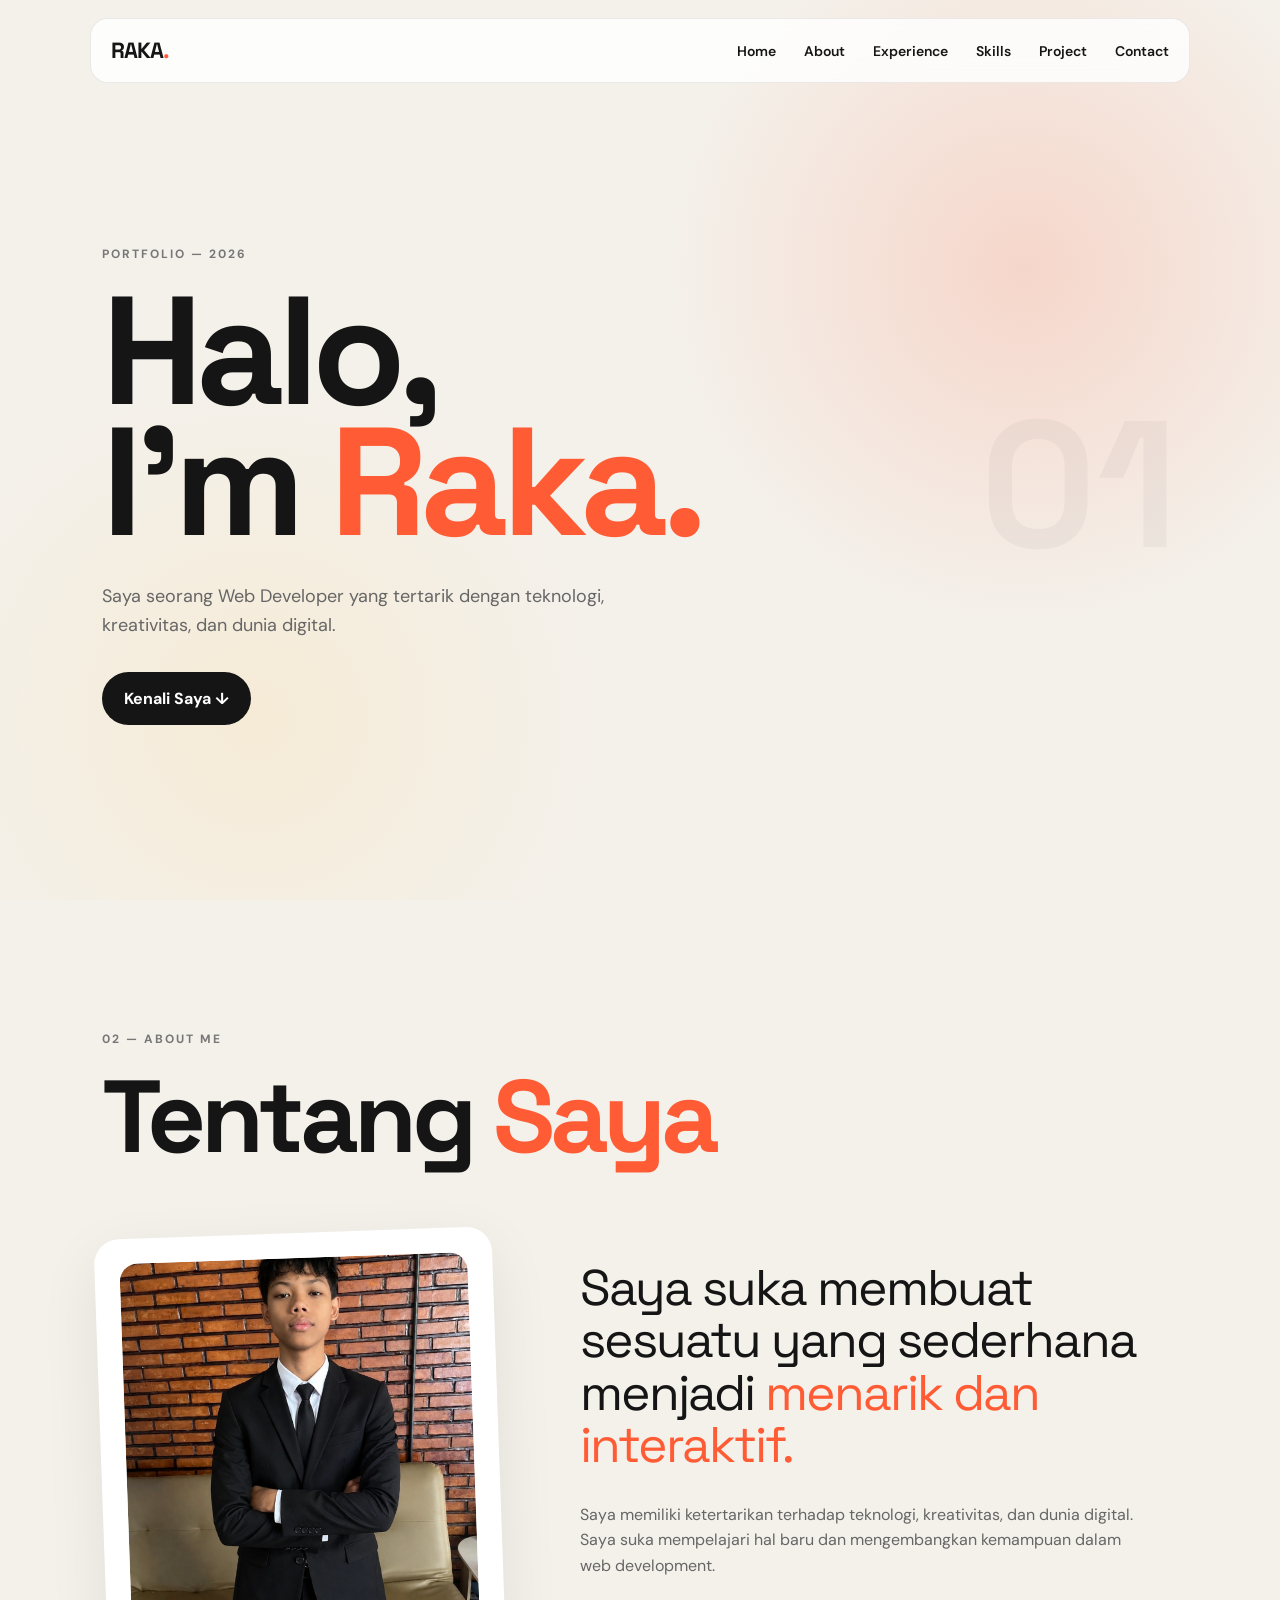
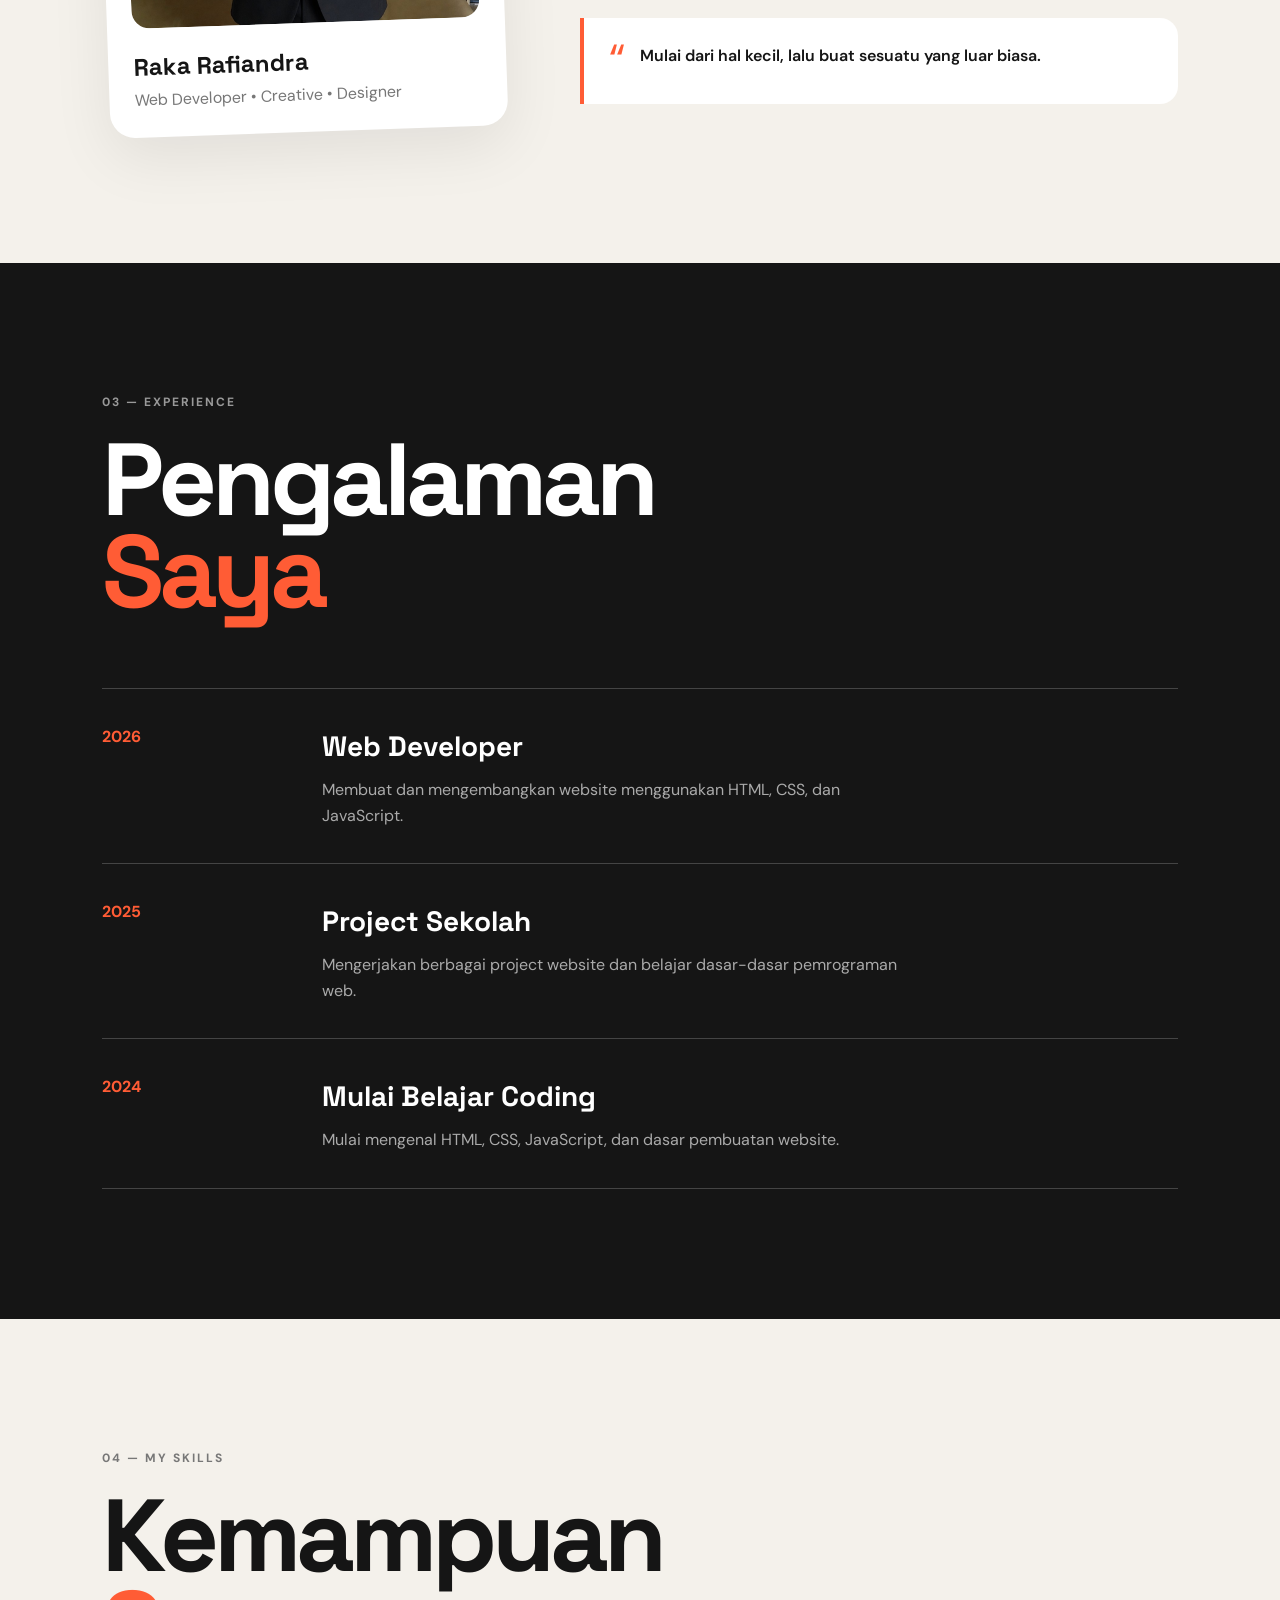
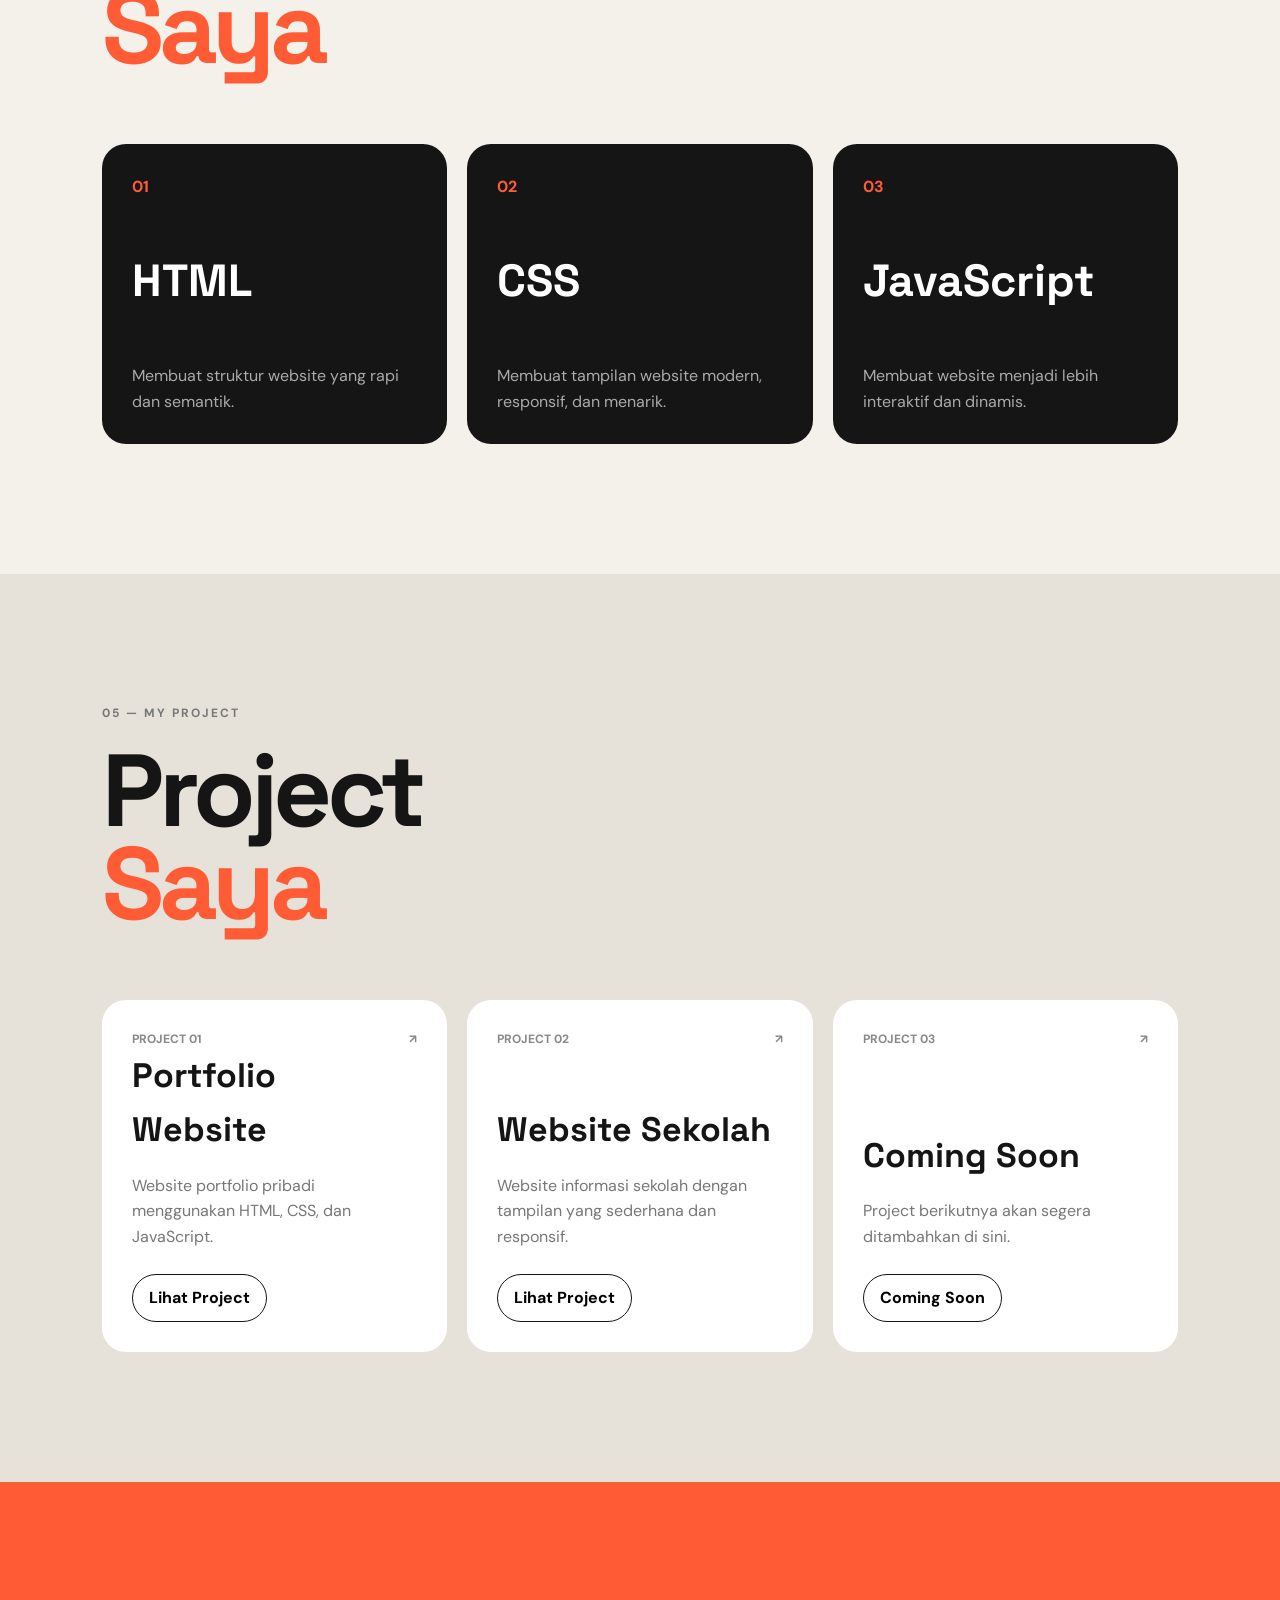
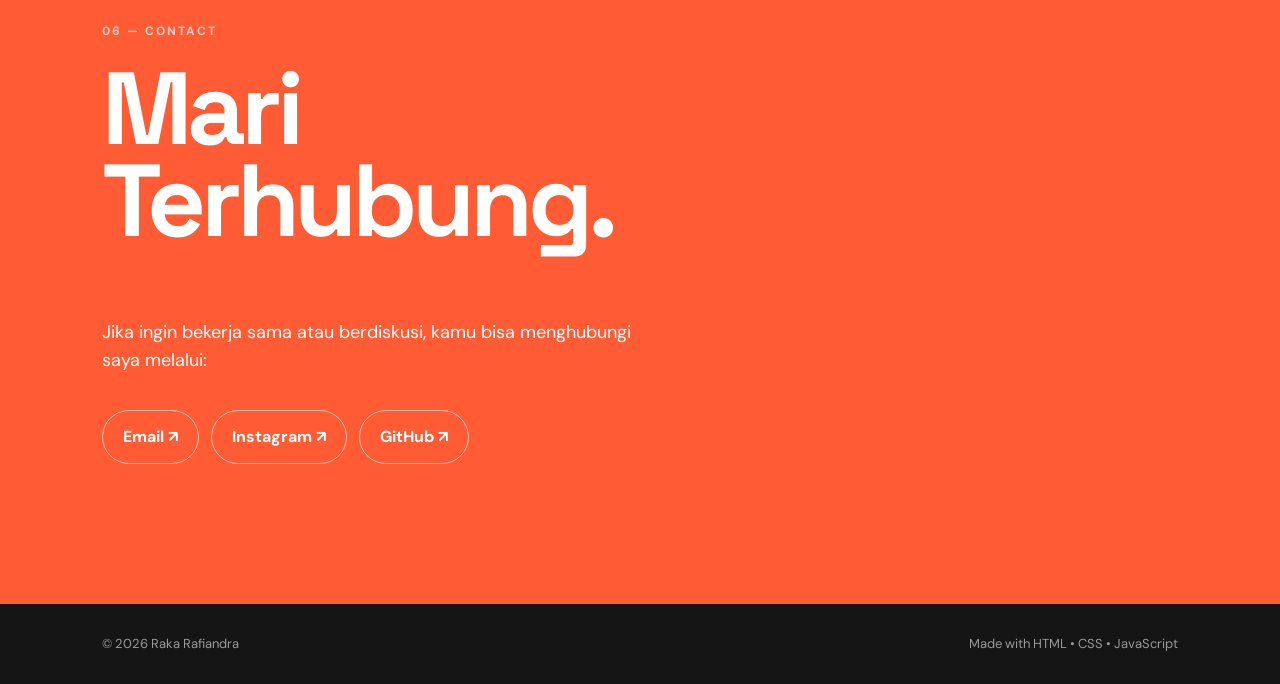
==== commit b2d059a2: "Update index.html" ====
--- a/index.html
+++ b/index.html
@@ -50,7 +50,7 @@
       <div class="about-grid">
         <div class="profile-card">
           <div class="profile-image">
-            <img src="assets/foto.jpg" alt="Foto Raka">
+            <img src="./foto.jpg" alt="Foto Raka">
           </div>
           <h3>Raka Rafiandra</h3>
           <p>Web Developer • Creative • Designer</p>
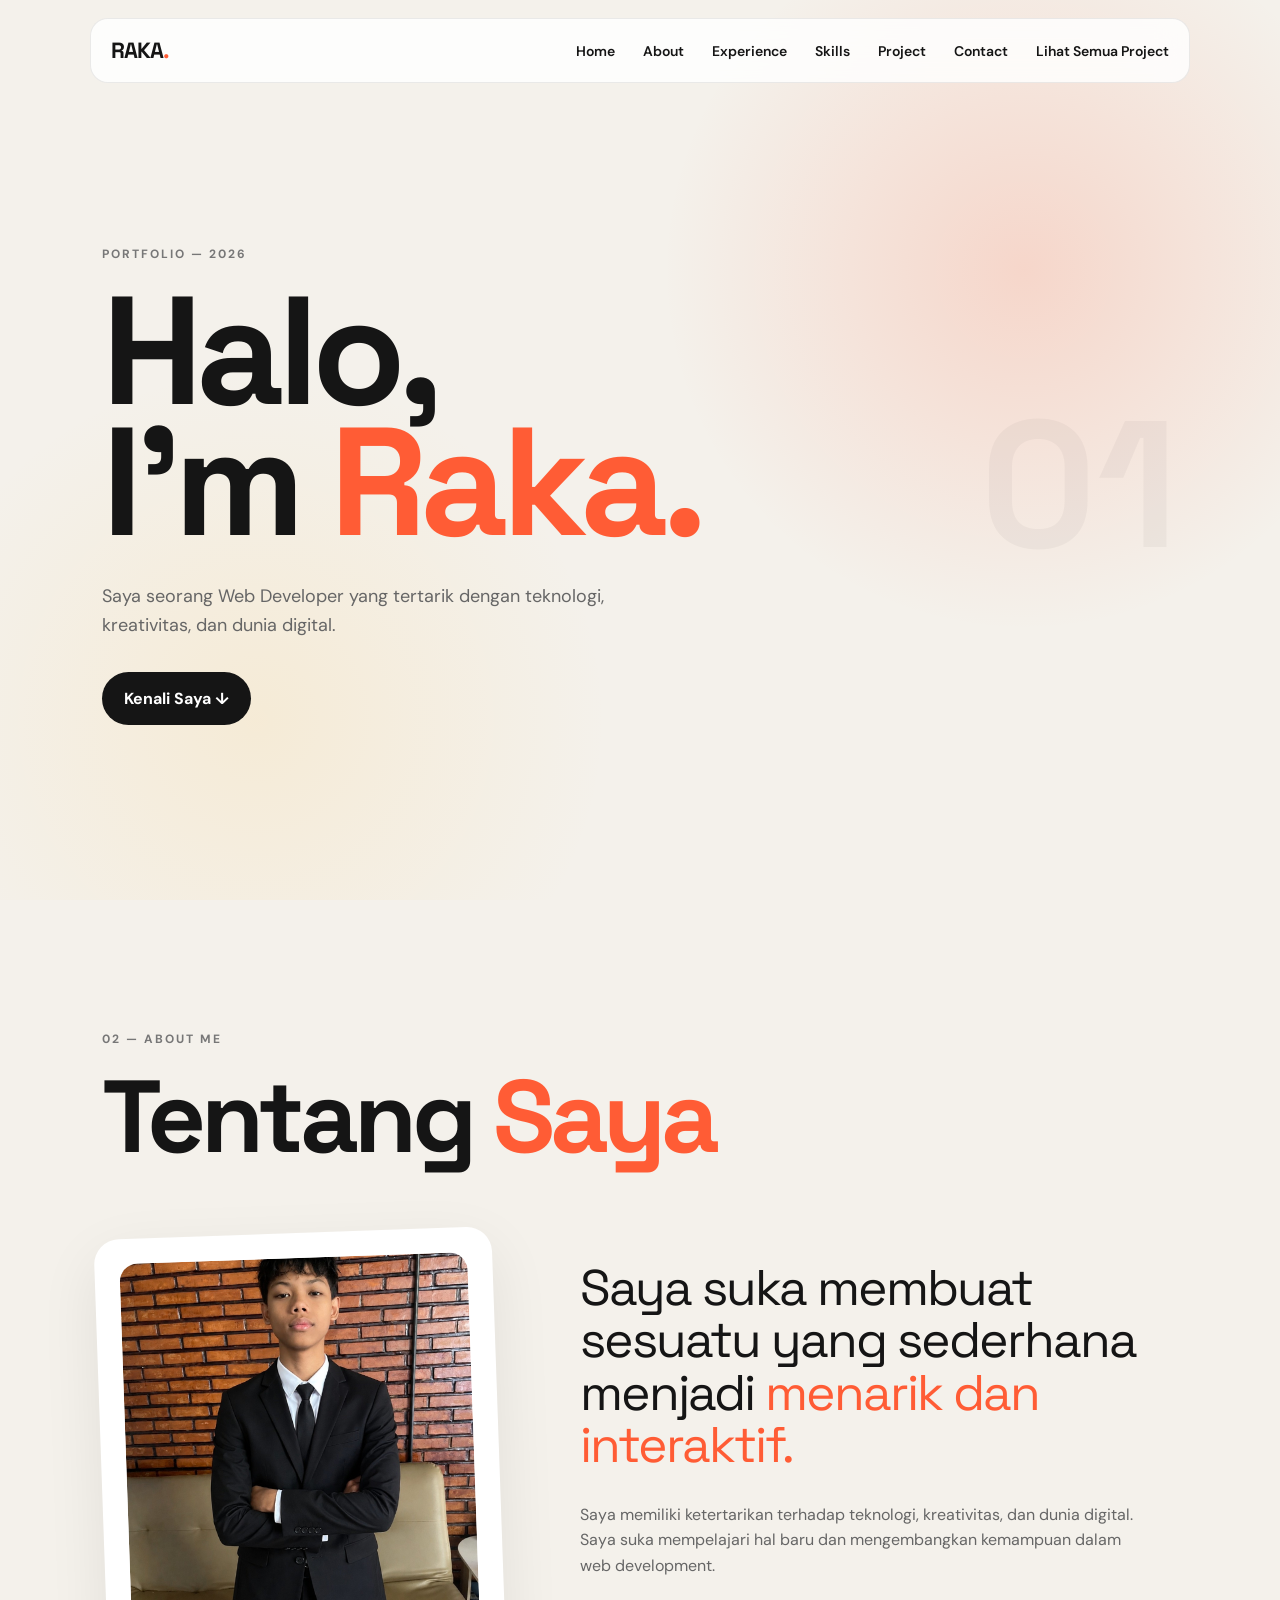
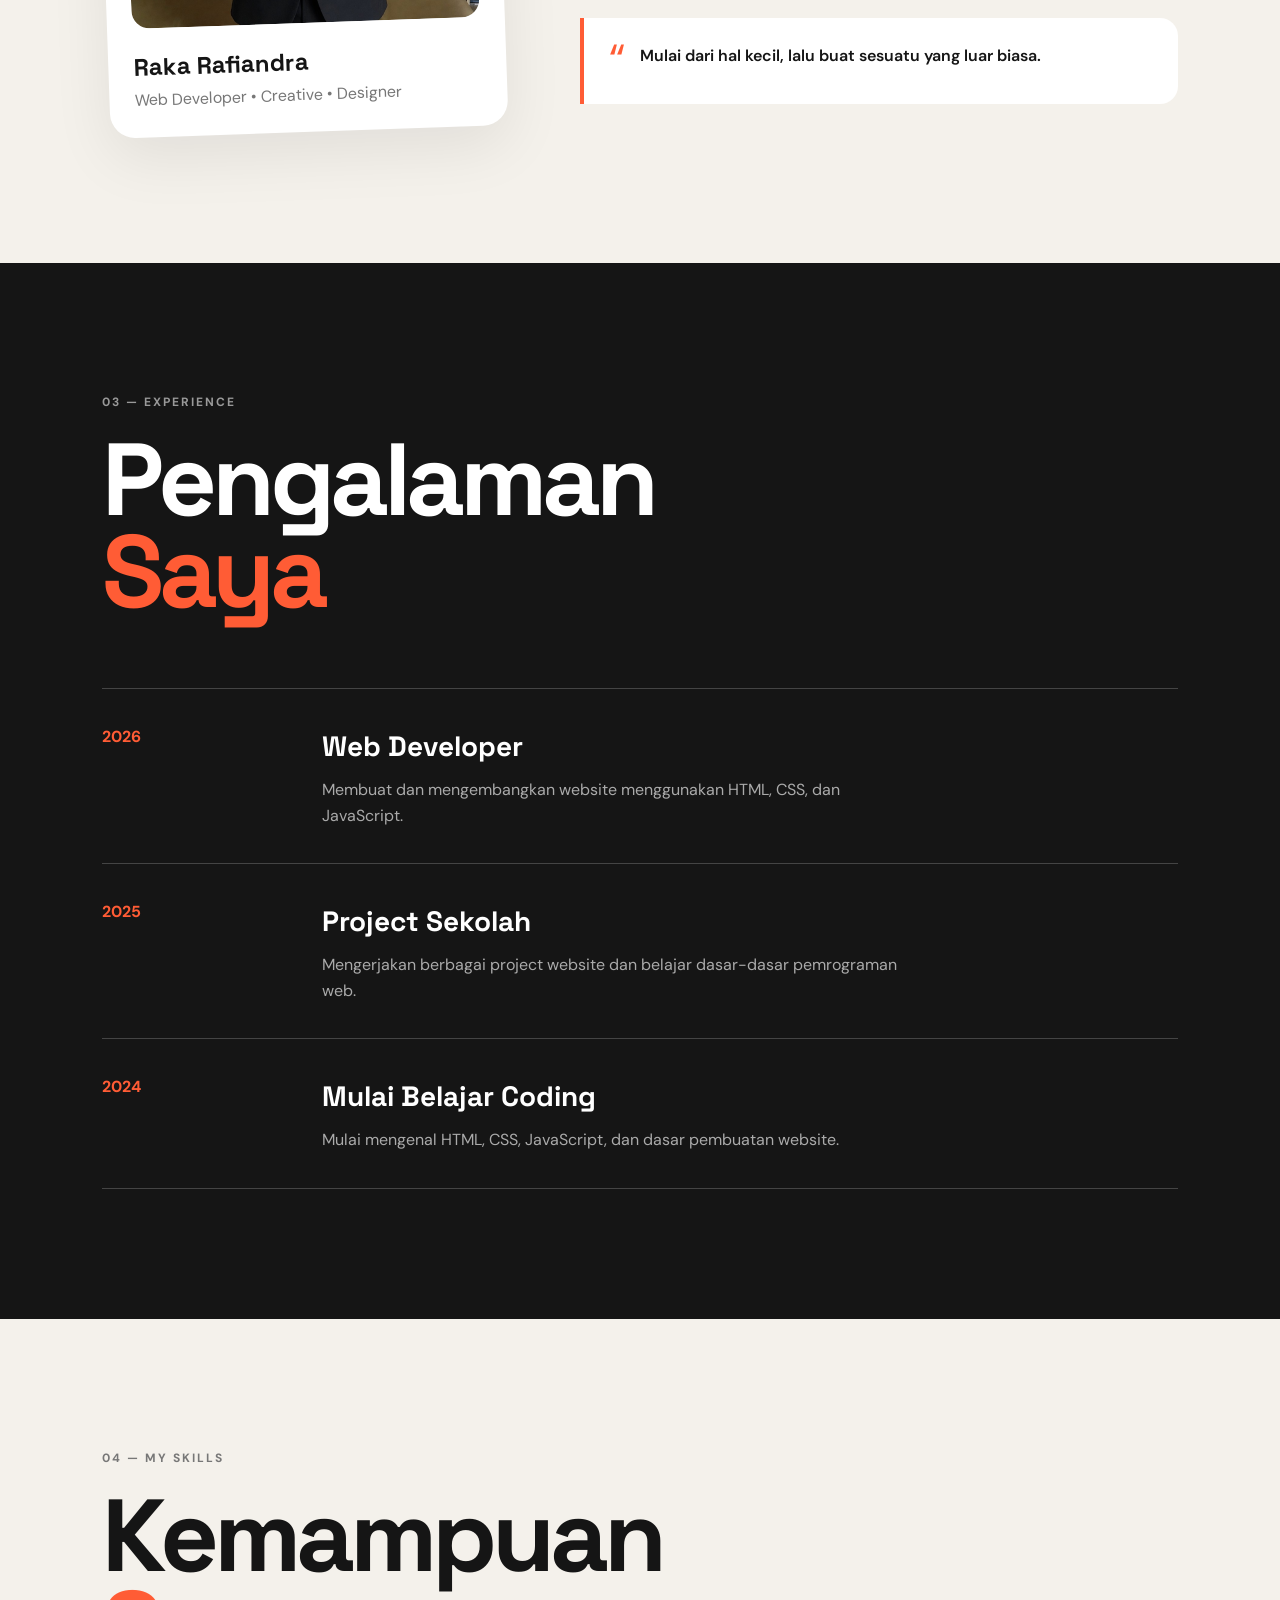
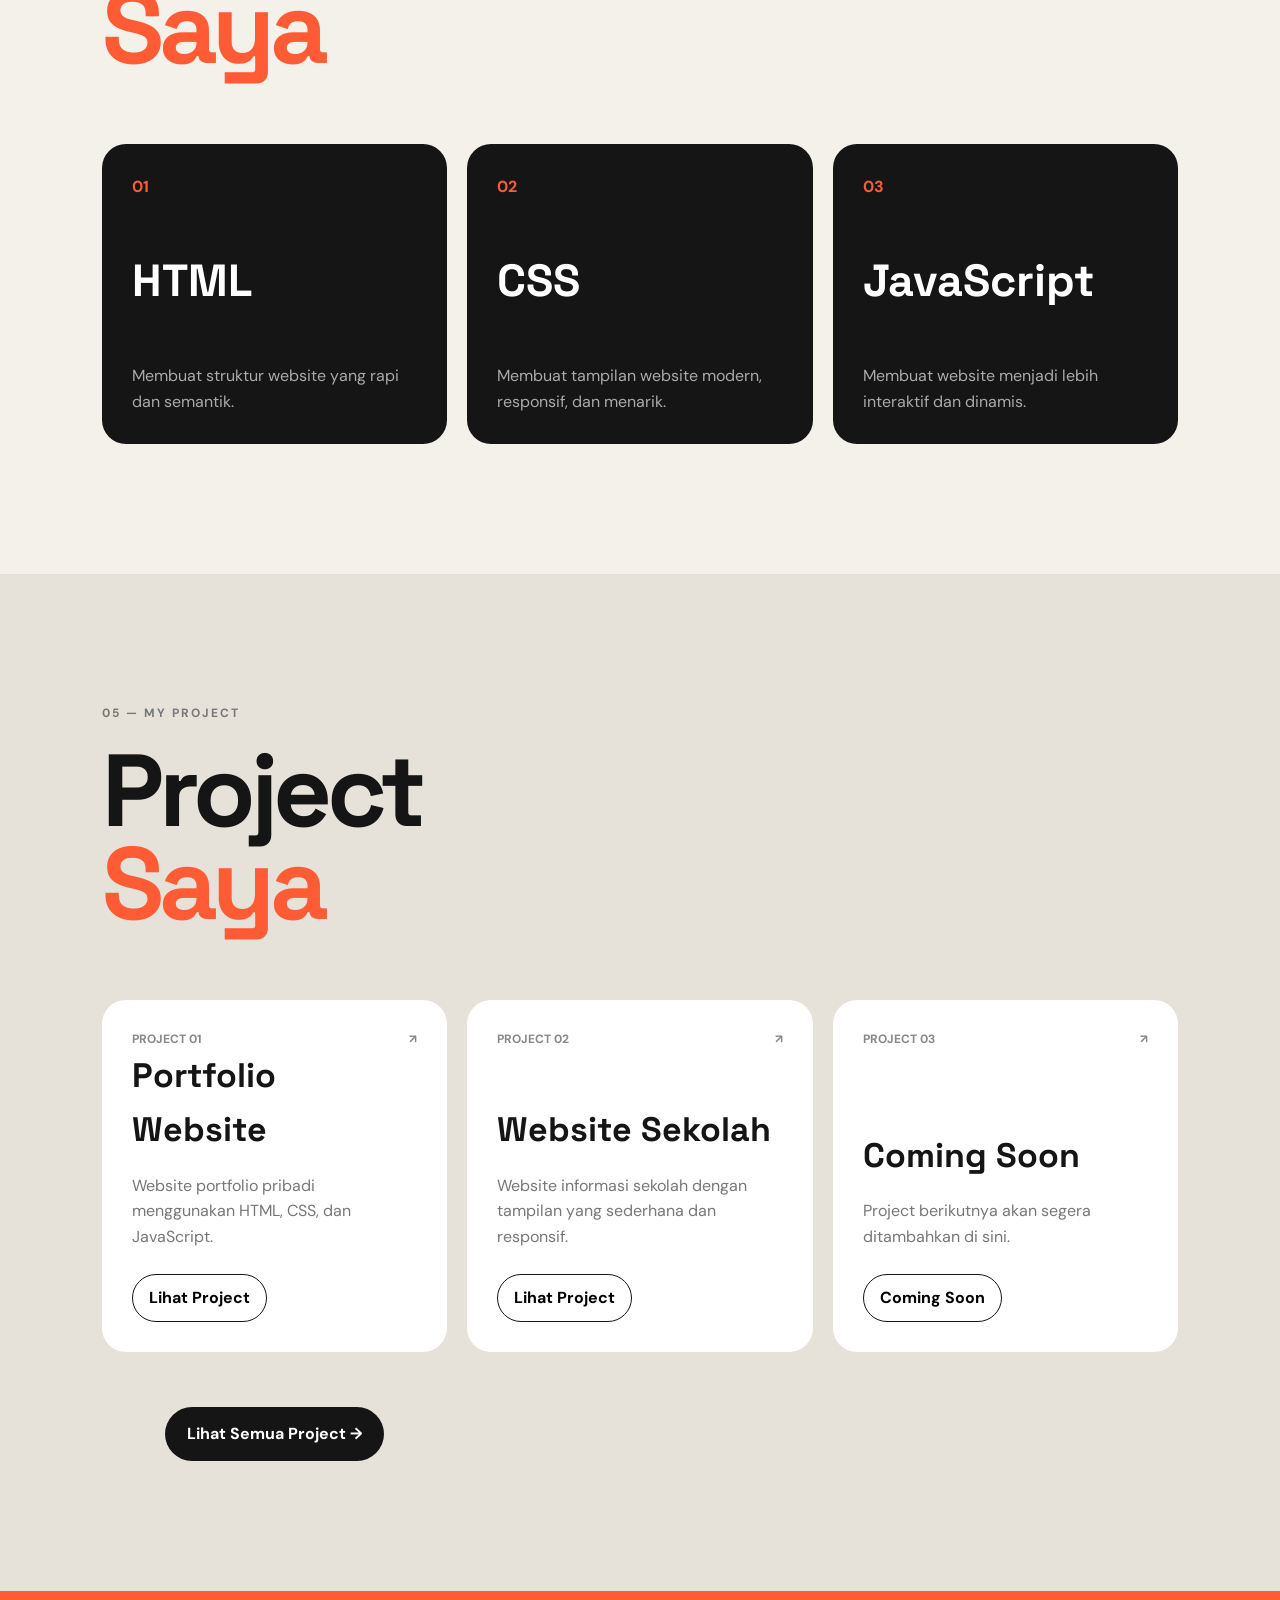
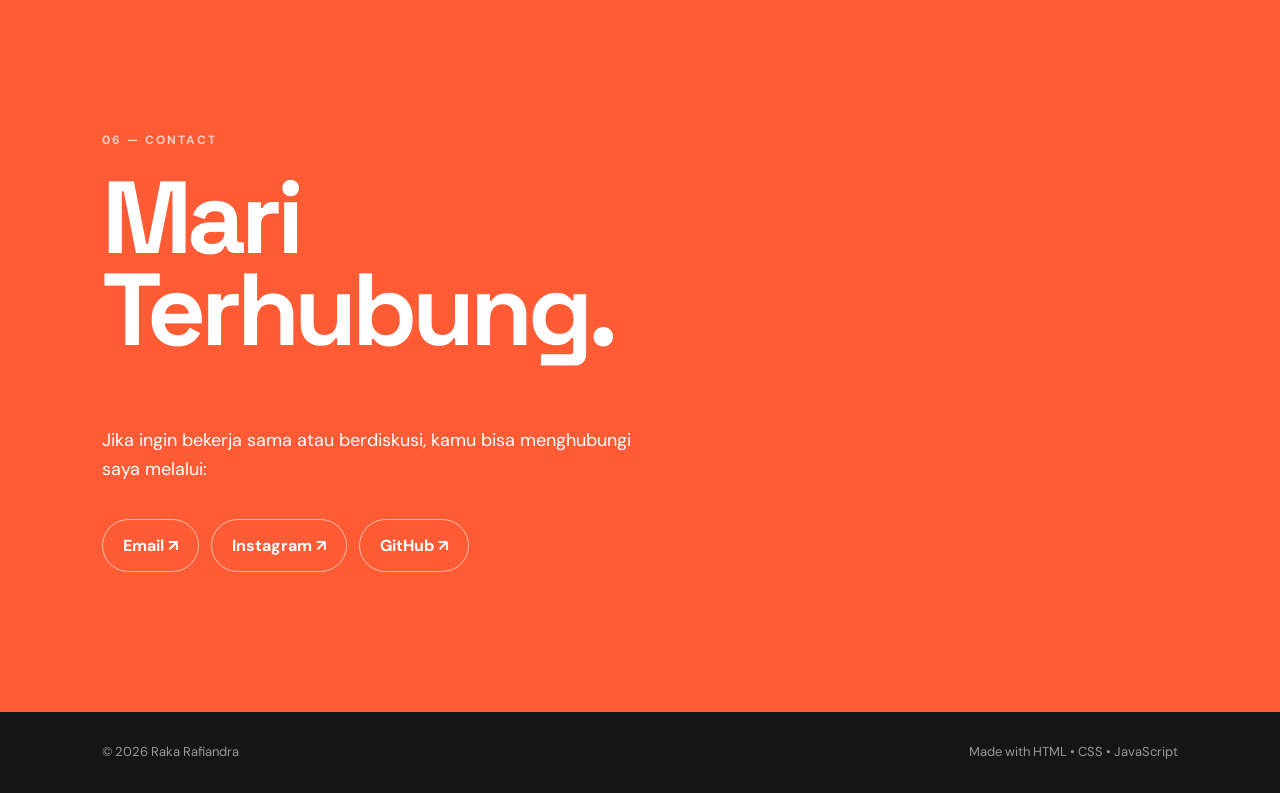
==== commit 0c693934: "Add files via upload" ====
--- a/index.html
+++ b/index.html
@@ -21,6 +21,7 @@
       <li><a href="#skills">Skills</a></li>
       <li><a href="#project">Project</a></li>
       <li><a href="#contact">Contact</a></li>
+      <li><a href="project.html">Lihat Semua Project</a></li>
     </ul>
   </nav>
 
@@ -179,6 +180,10 @@
           <button class="project-btn">Coming Soon</button>
         </article>
 
+        <div class="all-projects-link">
+  <a href="project.html" class="button">Lihat Semua Project →</a>
+</div>
+
       </div>
     </section>
 
--- a/style.css
+++ b/style.css
@@ -502,3 +502,16 @@
     flex-direction: column;
   }
 }
+
+.all-projects-link {
+  margin-top: 35px;
+  text-align: center;
+}
+
+.all-projects-link .button {
+  background: #151515;
+}
+
+.all-projects-link .button:hover {
+  background: #ff5c35;
+}
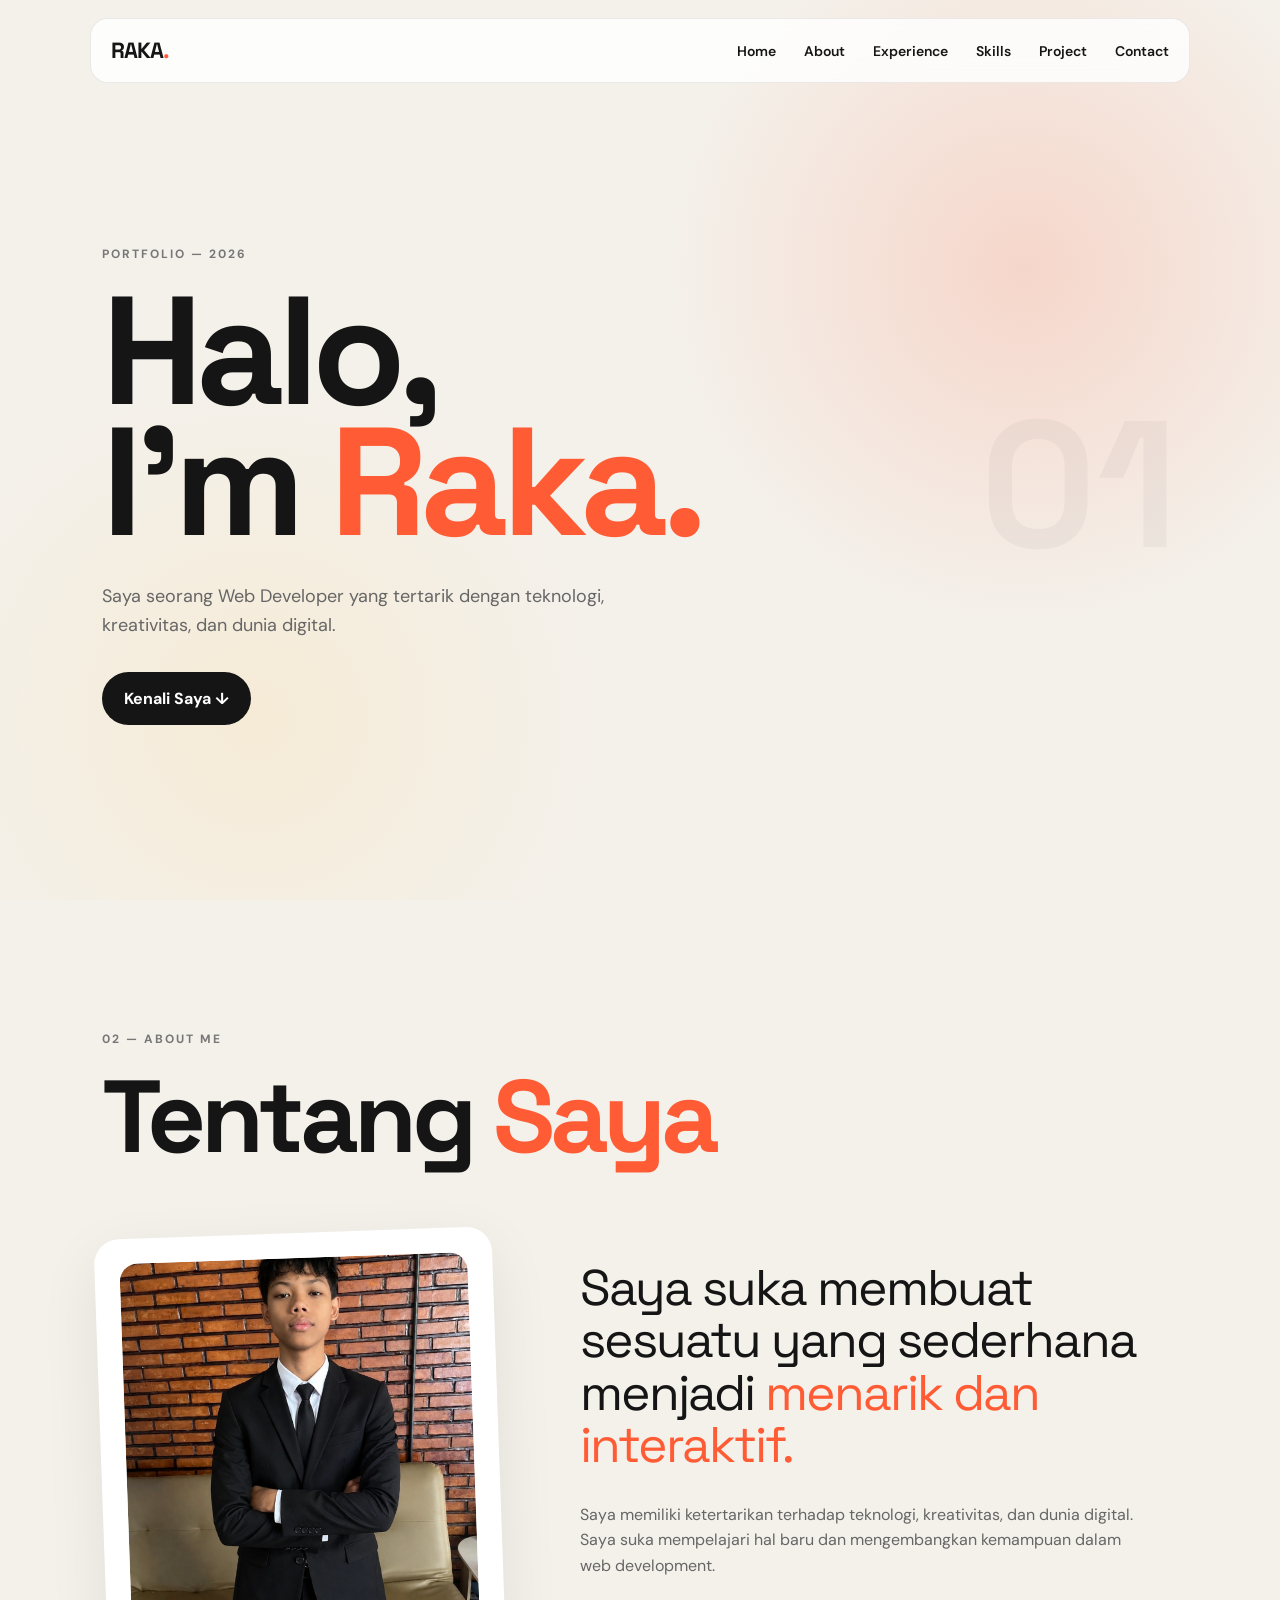
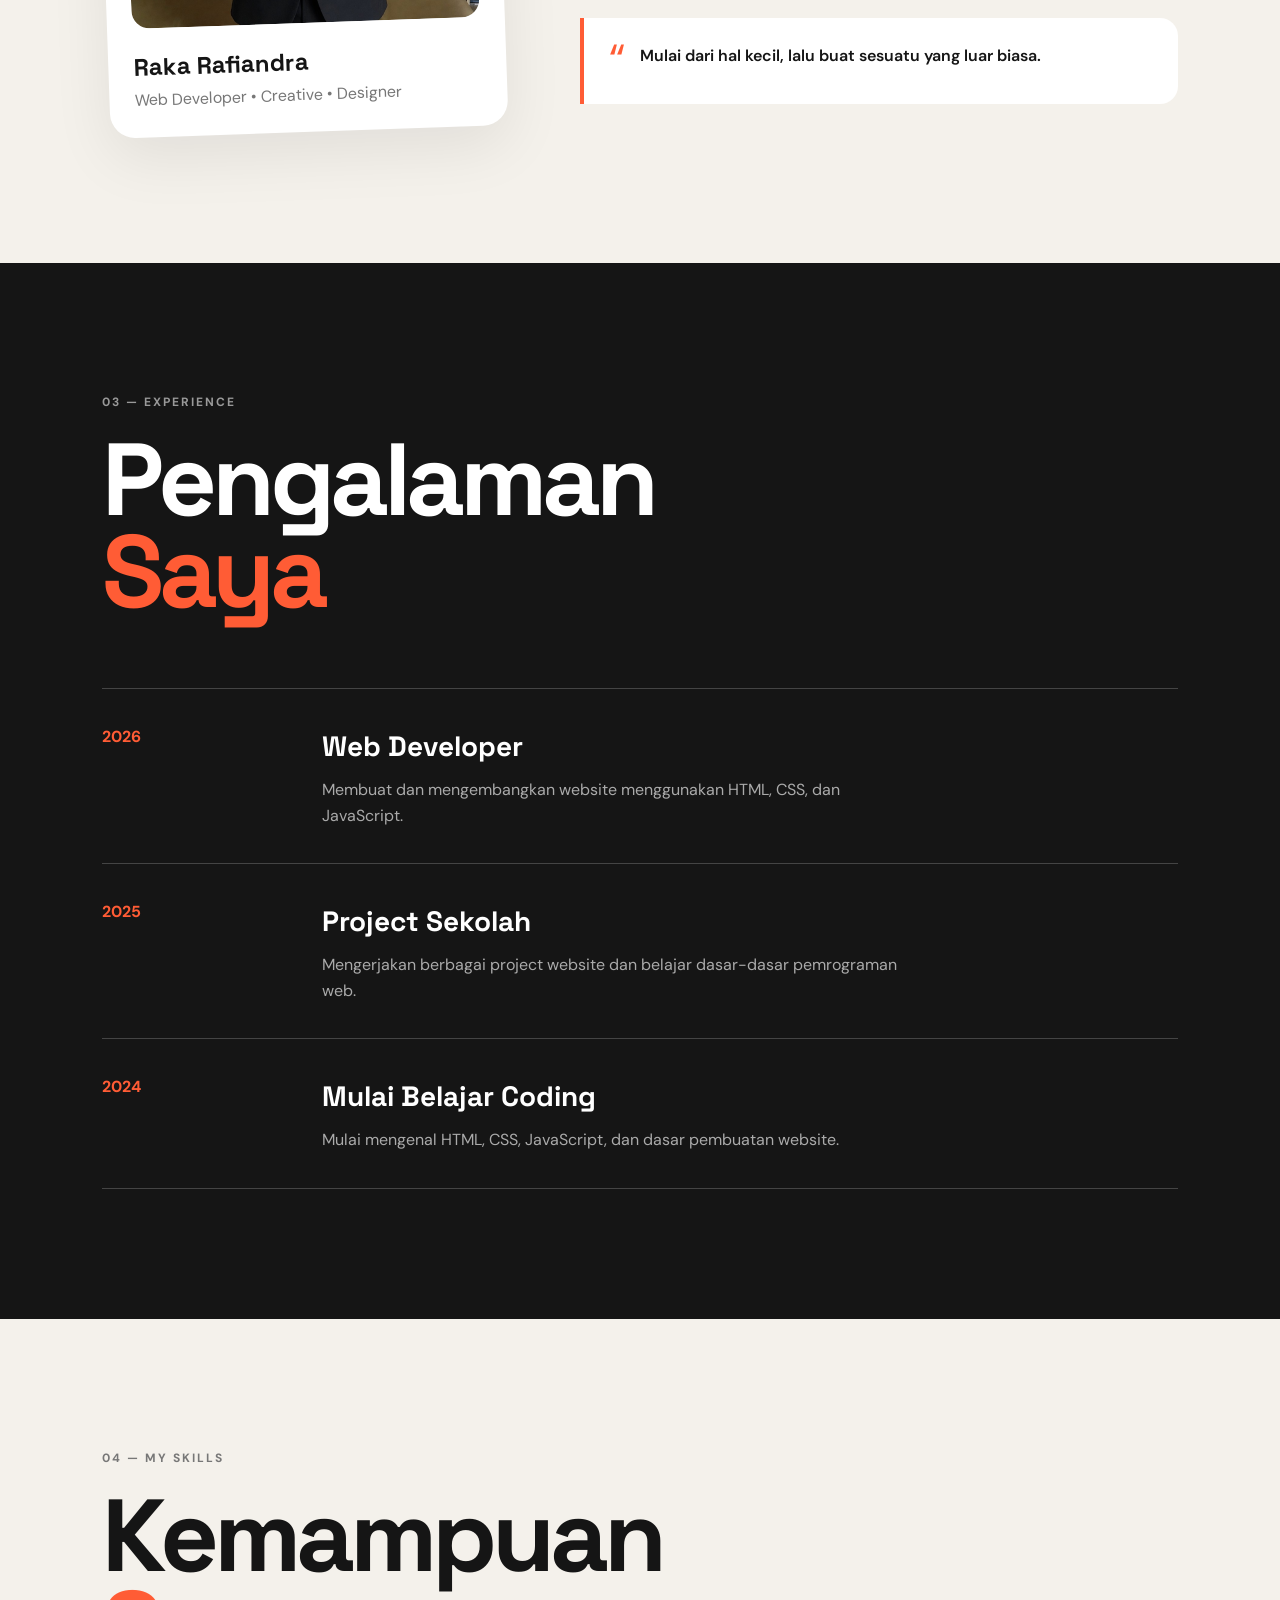
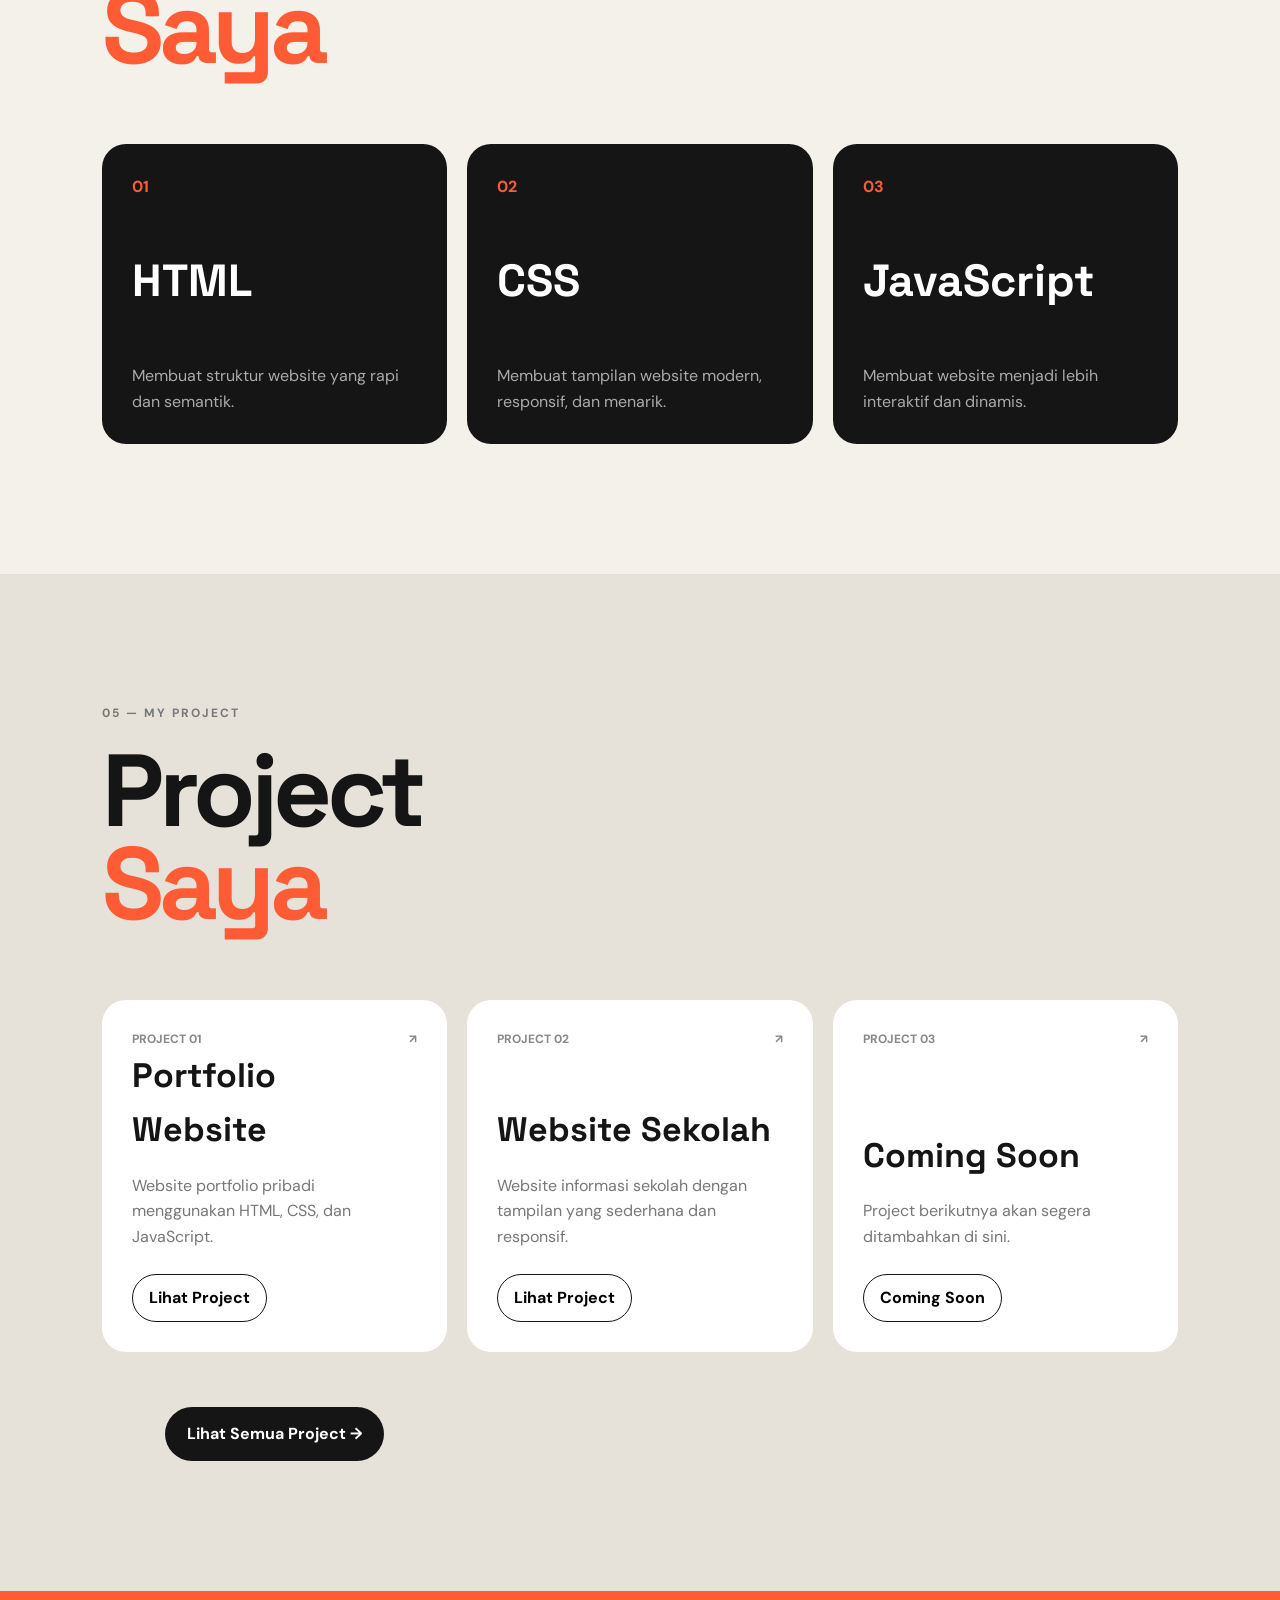
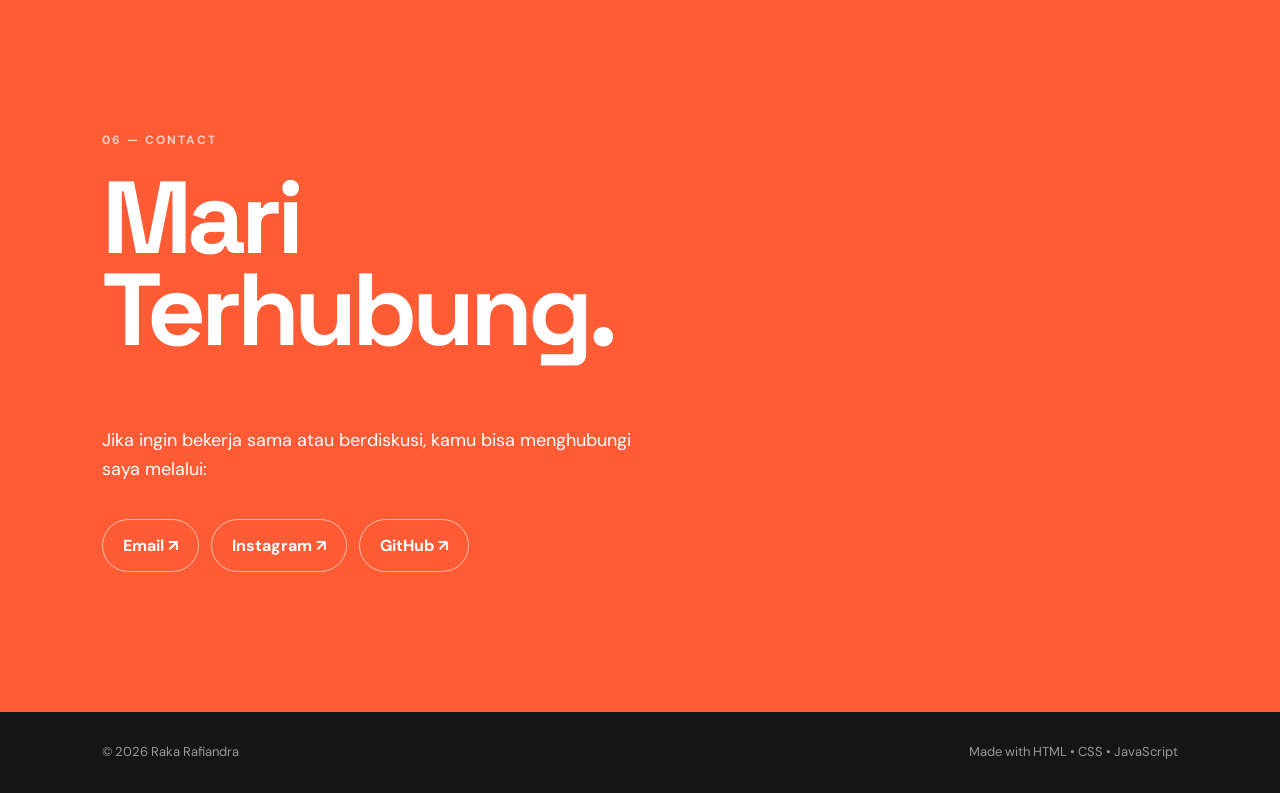
==== commit 4f6f06fe: "Add files via upload" ====
--- a/index.html
+++ b/index.html
@@ -21,7 +21,7 @@
       <li><a href="#skills">Skills</a></li>
       <li><a href="#project">Project</a></li>
       <li><a href="#contact">Contact</a></li>
-      <li><a href="project.html">Lihat Semua Project</a></li>
+      
     </ul>
   </nav>
 
